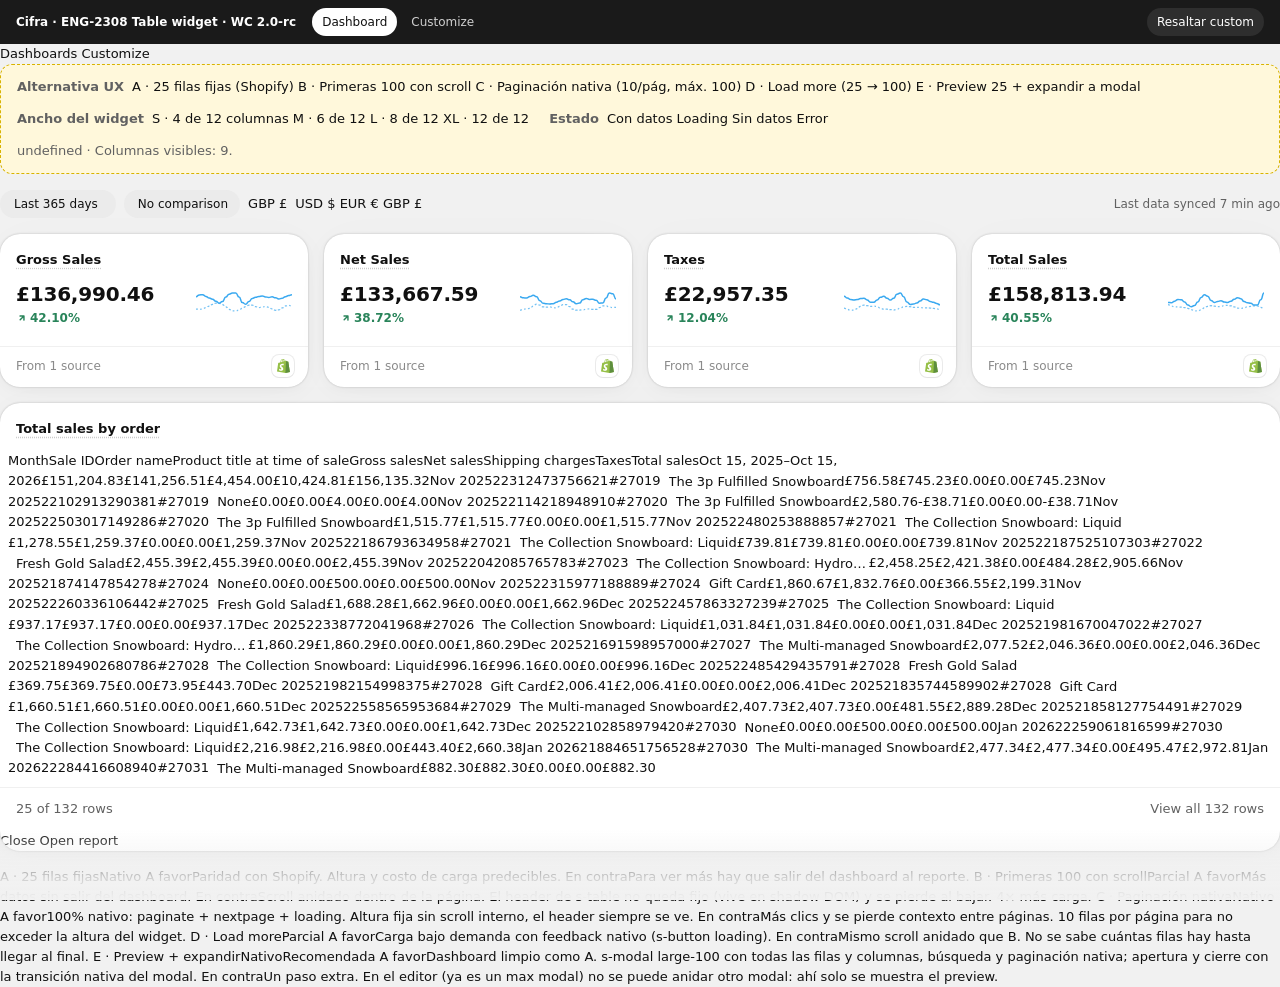
==== index.html @ 4ffa0578 "Prototipo ENG-2308: widget Display table en dashboard Widget de tabla para custom reports con Polari" ====
<!doctype html>
<html lang="en">
<head>
<meta charset="utf-8">
<meta name="viewport" content="width=device-width, initial-scale=1">
<title>Dashboard · Table widget</title>
<meta name="shopify-api-key" content="prototype">
<script src="https://cdn.shopify.com/shopifycloud/polaris-2.0-rc.js"></script>
<link rel="stylesheet" href="shared/cifra.css">
<link rel="stylesheet" href="shared/table-widget.css">
<script src="shared/cifra.js" defer></script>
<script src="shared/report-data.js" defer></script>
<script src="shared/table-widget.js" defer></script>
</head>
<body>

<!--
  ENG-2308 · Widget de tabla embebida en dashboard desde un custom report (Display table)
  Pantalla: Dashboards › Sales overview (modo lectura)

  Nativo → s-page, s-select, s-table (paginate / loading / variant), s-modal (expansión), s-section, s-badge
  Custom → TableWidget (card + scroll interno + prioridad de columnas), KPI cards, panel de controles del prototipo
-->
<s-page heading="Sales overview" inlineSize="large">
  <s-link slot="breadcrumb-actions" href="index.html">Dashboards</s-link>
  <s-button slot="secondary-actions" icon="edit" href="customize.html">Customize</s-button>

  <div class="c-stack">

    <!-- Controles del prototipo (no forman parte del producto) -->
    <div class="c-protocontrols" data-custom="Prototype controls">
      <div class="c-protocontrols__group">
        <span class="c-protocontrols__label">Alternativa UX</span>
        <s-select id="ctl-mode" label="Alternativa UX" labelAccessibilityVisibility="exclusive">
          <s-option value="A">A · 25 filas fijas (Shopify)</s-option>
          <s-option value="B">B · Primeras 100 con scroll</s-option>
          <s-option value="C">C · Paginación nativa (10/pág, máx. 100)</s-option>
          <s-option value="D">D · Load more (25 → 100)</s-option>
          <s-option value="E" selected>E · Preview 25 + expandir a modal</s-option>
        </s-select>
      </div>
      <div class="c-protocontrols__group">
        <span class="c-protocontrols__label">Ancho del widget</span>
        <s-select id="ctl-size" label="Ancho del widget" labelAccessibilityVisibility="exclusive">
          <s-option value="4">S · 4 de 12 columnas</s-option>
          <s-option value="6">M · 6 de 12</s-option>
          <s-option value="8">L · 8 de 12</s-option>
          <s-option value="12" selected>XL · 12 de 12</s-option>
        </s-select>
      </div>
      <div class="c-protocontrols__group">
        <span class="c-protocontrols__label">Estado</span>
        <s-select id="ctl-state" label="Estado" labelAccessibilityVisibility="exclusive">
          <s-option value="data" selected>Con datos</s-option>
          <s-option value="loading">Loading</s-option>
          <s-option value="empty">Sin datos</s-option>
          <s-option value="error">Error</s-option>
        </s-select>
      </div>
      <span class="c-protocontrols__note" id="ctl-note"></span>
    </div>

    <!-- Barra de filtros -->
    <div class="c-filterbar">
      <button class="c-pill" type="button" data-custom="DateRangePicker"><s-icon type="calendar"></s-icon><span data-label>Last 365 days</span></button>
      <button class="c-pill" type="button" data-custom="ComparisonPicker"><s-icon type="calendar-compare"></s-icon>No comparison</button>
      <s-button commandFor="currency-menu" icon="currency-convert">GBP £</s-button>
      <s-menu id="currency-menu" accessibilityLabel="Currency">
        <s-button>USD $</s-button>
        <s-button>EUR €</s-button>
        <s-button>GBP £</s-button>
      </s-menu>
      <span class="c-filterbar__meta"><s-text color="subdued">Last data synced 7 min ago</s-text></span>
    </div>

    <!-- Fila de KPIs -->
    <div class="c-grid-4">
      <article class="c-card" data-custom="KpiCard"><div class="c-card__body"><h3 class="c-card__title">Gross Sales</h3>
        <div class="c-kpi__row"><span><span class="c-kpi__value">£136,990.46</span> <span class="c-delta c-delta--up">↗ 42.10%</span></span><span data-spark="rand:1" data-prev="rand:2:30:60:30"></span></div></div>
        <footer class="c-card__footer c-card__footer--source"><span class="c-card__sources">From 1 source</span><span class="c-source" data-source="shopify" role="img" aria-label="Shopify" title="Shopify"></span></footer></article>
      <article class="c-card" data-custom="KpiCard"><div class="c-card__body"><h3 class="c-card__title">Net Sales</h3>
        <div class="c-kpi__row"><span><span class="c-kpi__value">£133,667.59</span> <span class="c-delta c-delta--up">↗ 38.72%</span></span><span data-spark="rand:3" data-prev="rand:4:30:60:30"></span></div></div>
        <footer class="c-card__footer c-card__footer--source"><span class="c-card__sources">From 1 source</span><span class="c-source" data-source="shopify" role="img" aria-label="Shopify" title="Shopify"></span></footer></article>
      <article class="c-card" data-custom="KpiCard"><div class="c-card__body"><h3 class="c-card__title">Taxes</h3>
        <div class="c-kpi__row"><span><span class="c-kpi__value">£22,957.35</span> <span class="c-delta c-delta--up">↗ 12.04%</span></span><span data-spark="rand:5" data-prev="rand:6:30:60:30"></span></div></div>
        <footer class="c-card__footer c-card__footer--source"><span class="c-card__sources">From 1 source</span><span class="c-source" data-source="shopify" role="img" aria-label="Shopify" title="Shopify"></span></footer></article>
      <article class="c-card" data-custom="KpiCard"><div class="c-card__body"><h3 class="c-card__title">Total Sales</h3>
        <div class="c-kpi__row"><span><span class="c-kpi__value">£158,813.94</span> <span class="c-delta c-delta--up">↗ 40.55%</span></span><span data-spark="rand:7" data-prev="rand:8:30:60:30"></span></div></div>
        <footer class="c-card__footer c-card__footer--source"><span class="c-card__sources">From 1 source</span><span class="c-source" data-source="shopify" role="img" aria-label="Shopify" title="Shopify"></span></footer></article>
    </div>

    <!-- Grid: widget de tabla + gráfica que rellena el resto de la fila -->
    <div class="c-dash-grid" id="dash-grid">
      <section id="table-widget" style="--span:12" aria-label="Total sales by order"></section>
      <article class="c-card" id="filler" style="--span:0" hidden data-custom="ChartCard">
        <div class="c-card__body"><h3 class="c-card__title">Total Sales over Time</h3>
          <div class="c-row" style="margin-bottom:4px"><span class="c-kpi__value c-kpi__value--large">£158,813.94</span></div>
          <span data-line="rand:21:30:45:35" data-labels='["Nov 2025","Apr 2026","Oct 2026"]'></span></div>
        <footer class="c-card__footer c-card__footer--source"><span class="c-card__sources">From 1 source</span><span class="c-source" data-source="shopify" role="img" aria-label="Shopify" title="Shopify"></span></footer>
      </article>
    </div>

    <!-- Comparativa de alternativas -->
    <s-section heading="Alternativas para el volumen de filas">
      <s-grid gridTemplateColumns="repeat(auto-fit, minmax(240px, 1fr))" gap="base">
        <s-box padding="base" border="base" borderRadius="base" background="base">
          <s-stack gap="small-200">
            <s-stack direction="inline" gap="small-200" alignItems="center"><s-heading>A · 25 filas fijas</s-heading><s-badge tone="success">Nativo</s-badge></s-stack>
            <s-text color="subdued">A favor</s-text><s-paragraph>Paridad con Shopify. Altura y costo de carga predecibles.</s-paragraph>
            <s-text color="subdued">En contra</s-text><s-paragraph>Para ver más hay que salir del dashboard al reporte.</s-paragraph>
          </s-stack>
        </s-box>
        <s-box padding="base" border="base" borderRadius="base" background="base">
          <s-stack gap="small-200">
            <s-stack direction="inline" gap="small-200" alignItems="center"><s-heading>B · Primeras 100 con scroll</s-heading><s-badge tone="warning">Parcial</s-badge></s-stack>
            <s-text color="subdued">A favor</s-text><s-paragraph>Más datos sin salir del dashboard.</s-paragraph>
            <s-text color="subdued">En contra</s-text><s-paragraph>Scroll anidado dentro de la página. El header de s-table no queda fijo (vive en shadow DOM) y se pierde al bajar. 4× más carga.</s-paragraph>
          </s-stack>
        </s-box>
        <s-box padding="base" border="base" borderRadius="base" background="base">
          <s-stack gap="small-200">
            <s-stack direction="inline" gap="small-200" alignItems="center"><s-heading>C · Paginación nativa</s-heading><s-badge tone="success">Nativo</s-badge></s-stack>
            <s-text color="subdued">A favor</s-text><s-paragraph>100% nativo: paginate + nextpage + loading. Altura fija sin scroll interno, el header siempre se ve.</s-paragraph>
            <s-text color="subdued">En contra</s-text><s-paragraph>Más clics y se pierde contexto entre páginas. 10 filas por página para no exceder la altura del widget.</s-paragraph>
          </s-stack>
        </s-box>
        <s-box padding="base" border="base" borderRadius="base" background="base">
          <s-stack gap="small-200">
            <s-stack direction="inline" gap="small-200" alignItems="center"><s-heading>D · Load more</s-heading><s-badge tone="warning">Parcial</s-badge></s-stack>
            <s-text color="subdued">A favor</s-text><s-paragraph>Carga bajo demanda con feedback nativo (s-button loading).</s-paragraph>
            <s-text color="subdued">En contra</s-text><s-paragraph>Mismo scroll anidado que B. No se sabe cuántas filas hay hasta llegar al final.</s-paragraph>
          </s-stack>
        </s-box>
        <s-box padding="base" border="base" borderRadius="base" background="base">
          <s-stack gap="small-200">
            <s-stack direction="inline" gap="small-200" alignItems="center"><s-heading>E · Preview + expandir</s-heading><s-badge tone="success">Nativo</s-badge><s-badge tone="info">Recomendada</s-badge></s-stack>
            <s-text color="subdued">A favor</s-text><s-paragraph>Dashboard limpio como A. s-modal large-100 con todas las filas y columnas, búsqueda y paginación nativa; apertura y cierre con la transición nativa del modal.</s-paragraph>
            <s-text color="subdued">En contra</s-text><s-paragraph>Un paso extra. En el editor (ya es un max modal) no se puede anidar otro modal: ahí solo se muestra el preview.</s-paragraph>
          </s-stack>
        </s-box>
      </s-grid>
    </s-section>
  </div>
</s-page>

<script>
document.addEventListener('DOMContentLoaded', () => {
  const host = document.getElementById('table-widget');
  const filler = document.getElementById('filler');
  const note = document.getElementById('ctl-note');
  const widget = CifraTableWidget.mount(host, { mode: 'E' });

  const NOTES = {
    A: 'Igual que Shopify: 25 filas y link al reporte completo. El botón de expandir del header abre el modal en todas las alternativas.',
    B: 'Hasta 100 filas con scroll interno. Baja dentro del widget: el header nativo de s-table no queda fijo.',
    C: 'Usa paginate / hasNextPage / nextpage de s-table. Cada cambio de página muestra el estado loading nativo.',
    D: '"Show 25 more" usa s-button loading y agrega filas hasta 100.',
    E: 'Preview de 25 filas. "View all rows" o el ícono de expandir abren s-modal size="large-100" con búsqueda y paginación de 50.',
  };
  const updateNote = () => { note.textContent = NOTES[document.getElementById('ctl-mode').value] + ` · Columnas visibles: ${widget.columnsVisible()}.`; };

  document.getElementById('ctl-mode').addEventListener('change', (e) => { widget.setMode(e.target.value); updateNote(); });
  document.getElementById('ctl-state').addEventListener('change', (e) => widget.setState(e.target.value));
  document.getElementById('ctl-size').addEventListener('change', (e) => {
    const span = +e.target.value;
    host.style.setProperty('--span', span);
    filler.hidden = span === 12;
    filler.style.setProperty('--span', 12 - span);
    widget.measure();
    updateNote();
  });
  updateNote();
});
</script>
</body>
</html>
---- shared/cifra.css ----
/*
  Cifra · componentes custom sobre Polaris Web Components 2.0-rc
  ----------------------------------------------------------------
  Todo lo que NO existe como <s-*> vive aquí, con clases .c-*.
  Los valores replican lo que renderiza polaris-2.0-rc.js en Admin Next
  (medido con getComputedStyle sobre los componentes reales).
  Cada bloque custom lleva data-custom="Nombre" en el HTML para poder
  resaltarlo con el botón "Resaltar custom" de la barra de prototipos.
*/

:root {
  /* Superficies y texto (Admin Next) */
  --c-bg: #f1f1f1;
  --c-surface: #ffffff;
  --c-surface-hover: #f7f7f7;
  --c-surface-subdued: #f3f3f3;
  --c-fill-secondary: #ebebeb;
  --c-fill-secondary-hover: #e3e3e3;
  --c-text: #101010;
  --c-text-secondary: #616161;
  --c-text-tertiary: #8a8a8a;
  --c-border: #e3e3e3;
  --c-border-strong: #cccccc;

  /* Tono de variaciones */
  --c-positive: #29845a;
  --c-negative: #c51f1f;

  /* Gráficas (paleta Cifra actual) */
  --c-chart-1: #3aa9f0;
  --c-chart-2: #5b3fd6;
  --c-chart-3: #4a6ff0;
  --c-chart-4: #e0448f;
  --c-chart-5: #36c2b4;
  --c-chart-grid: #ececec;
  --c-chart-area: rgba(58, 169, 240, 0.10);

  /* Forma */
  --c-radius-card: 20px;
  --c-radius-control: 9999px;
  --c-radius-inner: 12px;
  --c-radius-small: 8px;
  --c-shadow-card: rgba(0,0,0,.24) 0 0 2px 0, rgba(0,0,0,.02) 0 2px 12px 0, rgba(0,0,0,.02) 0 4px 16px 0, rgba(0,0,0,.02) 0 4px 48px 0;
  --c-shadow-popover: rgba(0,0,0,.2) 0 0 1px 0, rgba(0,0,0,.08) 0 8px 24px -4px, rgba(0,0,0,.08) 0 16px 40px -8px;

  /* Tipografía */
  --c-font: ShopifyInter, ui-sans-serif, system-ui, -apple-system, "Segoe UI", sans-serif;
  --c-fs-small: 12px;
  --c-fs-base: 13px;
  --c-fs-kpi: 20px;
  --c-fs-kpi-large: 28px;
}

* { box-sizing: border-box; }
html, body { margin: 0; }
body {
  background: var(--c-bg);
  color: var(--c-text);
  font-family: var(--c-font);
  font-size: var(--c-fs-base);
  line-height: 20px;
  -webkit-font-smoothing: antialiased;
}

/* ------------------------------------------------------------------ */
/* Barra de prototipos (NO es parte de la app)                         */
/* ------------------------------------------------------------------ */
.proto-bar {
  position: sticky; top: 0; z-index: 50;
  display: flex; align-items: center; gap: 4px; flex-wrap: wrap;
  padding: 8px 16px;
  background: #1a1a1a; color: #fff;
  font-size: 12px;
}
.proto-bar strong { margin-right: 12px; font-weight: 600; }
.proto-bar a {
  color: #cfcfcf; text-decoration: none;
  padding: 4px 10px; border-radius: 9999px;
}
.proto-bar a:hover { background: #2e2e2e; color: #fff; }
.proto-bar a[aria-current="page"] { background: #fff; color: #101010; }
.proto-bar .spacer { flex: 1; }
.proto-bar button {
  font: inherit; color: #fff; background: #2e2e2e; border: 0;
  padding: 4px 10px; border-radius: 9999px; cursor: pointer;
}
.proto-bar button[aria-pressed="true"] { background: #e5484d; }

body.show-custom [data-custom] {
  outline: 2px dashed #e5484d;
  outline-offset: 2px;
  position: relative;
}
body.show-custom [data-custom]::before {
  content: "custom · " attr(data-custom);
  position: absolute; top: -10px; left: 10px; z-index: 5;
  background: #e5484d; color: #fff;
  font: 600 10px/16px var(--c-font);
  padding: 0 6px; border-radius: 4px; white-space: nowrap;
  pointer-events: none;
}

/* ------------------------------------------------------------------ */
/* Card custom (para cuando s-section no alcanza: header/footer propio) */
/* ------------------------------------------------------------------ */
.c-card {
  background: var(--c-surface);
  border-radius: var(--c-radius-card);
  box-shadow: var(--c-shadow-card);
  overflow: hidden;
  min-width: 0;
}
.c-card { display: flex; flex-direction: column; }
.c-card__body { padding: 16px; flex: 1; }
.c-card__footer {
  display: flex; align-items: center; justify-content: space-between;
  padding: 10px 16px;
  border-top: 1px solid var(--c-border);
  color: var(--c-text-secondary);
}
.c-card__title {
  margin: 0; font-size: var(--c-fs-base); font-weight: 600;
  text-decoration: underline dotted var(--c-border-strong);
  text-underline-offset: 4px;
}

/* ------------------------------------------------------------------ */
/* Botón-píldora custom (trigger de pickers con contenido propio)       */
/* ------------------------------------------------------------------ */
.c-pill {
  display: inline-flex; align-items: center; gap: 6px;
  height: 28px; padding: 4px 12px 4px 8px;
  border: 0; border-radius: var(--c-radius-control);
  background: var(--c-fill-secondary); color: var(--c-text);
  font: 500 var(--c-fs-small)/16px var(--c-font);
  cursor: pointer; white-space: nowrap;
}
.c-pill:hover { background: var(--c-fill-secondary-hover); }
.c-pill svg { width: 16px; height: 16px; flex: none; }

/* ------------------------------------------------------------------ */
/* Tabs                                                                 */
/* ------------------------------------------------------------------ */
.c-tabs { display: flex; gap: 2px; flex-wrap: wrap; }
.c-tabs__tab {
  display: inline-flex; align-items: center; gap: 4px;
  height: 28px; padding: 4px 12px;
  border: 0; border-radius: var(--c-radius-control);
  background: transparent; color: var(--c-text-secondary);
  font: 500 var(--c-fs-small)/16px var(--c-font);
  cursor: pointer;
}
.c-tabs__tab:hover { background: var(--c-fill-secondary); color: var(--c-text); }
.c-tabs__tab[aria-selected="true"] { background: var(--c-fill-secondary); color: var(--c-text); }
.c-tabs__tab svg { width: 14px; height: 14px; }

/* ------------------------------------------------------------------ */
/* Segmented control                                                    */
/* ------------------------------------------------------------------ */
.c-segmented {
  display: grid; grid-auto-flow: column; grid-auto-columns: 1fr;
  padding: 2px; gap: 2px;
  background: var(--c-surface-subdued);
  border-radius: var(--c-radius-control);
}
.c-segmented button {
  height: 28px; border: 0; border-radius: var(--c-radius-control);
  background: transparent; color: var(--c-text-secondary);
  font: 500 var(--c-fs-small)/16px var(--c-font); cursor: pointer;
}
.c-segmented button[aria-pressed="true"] {
  background: var(--c-surface); color: var(--c-text);
  box-shadow: rgba(0,0,0,.12) 0 1px 2px, rgba(0,0,0,.06) 0 0 0 1px;
}

/* ------------------------------------------------------------------ */
/* Barra de filtros (fecha / comparación / moneda)                      */
/* ------------------------------------------------------------------ */
.c-filterbar {
  display: flex; align-items: center; gap: 8px; flex-wrap: wrap;
}
.c-filterbar__meta { margin-left: auto; color: var(--c-text-secondary); font-size: var(--c-fs-small); }

/* ------------------------------------------------------------------ */
/* Popover custom (date range picker)                                   */
/* ------------------------------------------------------------------ */
.c-popover-anchor { position: relative; display: inline-block; }
.c-popover {
  position: absolute; top: calc(100% + 6px); left: 0; z-index: 40;
  background: var(--c-surface);
  border-radius: 16px;
  box-shadow: var(--c-shadow-popover);
  display: none;
}
.c-popover[data-open="true"] { display: block; }

.c-daterange { display: grid; grid-template-columns: 180px auto; }
.c-daterange__presets {
  border-right: 1px solid var(--c-border);
  padding: 6px; max-height: 340px; overflow: auto;
}
.c-daterange__presets button {
  display: flex; justify-content: space-between; align-items: center;
  width: 100%; height: 32px; padding: 0 10px;
  border: 0; border-radius: var(--c-radius-small); background: transparent;
  font: 400 var(--c-fs-base)/20px var(--c-font); color: var(--c-text);
  text-align: left; cursor: pointer;
}
.c-daterange__presets button:hover { background: var(--c-surface-hover); }
.c-daterange__presets button[aria-pressed="true"] { background: var(--c-surface-subdued); font-weight: 600; }
.c-daterange__presets hr { border: 0; border-top: 1px solid var(--c-border); margin: 6px 4px; }
.c-daterange__main { padding: 12px 16px; min-width: 300px; }
.c-daterange__footer {
  display: flex; justify-content: flex-end; gap: 8px;
  padding: 10px 16px; border-top: 1px solid var(--c-border);
  grid-column: 1 / -1;
}

/* ------------------------------------------------------------------ */
/* KPI card (dashboard / home)                                          */
/* ------------------------------------------------------------------ */
.c-kpi__row { display: flex; align-items: center; justify-content: space-between; gap: 12px; margin-top: 10px; }
.c-kpi__value { font-size: var(--c-fs-kpi); line-height: 28px; font-weight: 600; letter-spacing: -0.2px; font-variant-numeric: tabular-nums; }
.c-kpi__value--large { font-size: var(--c-fs-kpi-large); line-height: 36px; }
.c-delta { display: inline-flex; align-items: center; gap: 2px; font-size: var(--c-fs-small); font-weight: 600; font-variant-numeric: tabular-nums; }
.c-delta--up { color: var(--c-positive); }
.c-delta--down { color: var(--c-negative); }
.c-delta--flat { color: var(--c-text-secondary); }
.c-delta svg { width: 12px; height: 12px; }
.c-spark { width: 96px; height: 28px; flex: none; }

/* KPI compacto del Home */
.c-kpistrip { display: flex; justify-content: center; gap: 40px; flex-wrap: wrap; }
.c-kpistrip__item { text-align: center; }
.c-kpistrip__label { color: var(--c-text-secondary); font-size: var(--c-fs-small); }
.c-kpistrip__row { display: flex; align-items: center; gap: 6px; font-weight: 600; font-variant-numeric: tabular-nums; }
.c-kpistrip .c-spark { width: 36px; height: 14px; }

/* ------------------------------------------------------------------ */
/* Gráficas (SVG generado por cifra.js)                                 */
/* ------------------------------------------------------------------ */
.c-chart { width: 100%; height: 220px; display: block; }
.c-chart text { font: 11px var(--c-font); fill: var(--c-text-secondary); }
.c-legend { display: flex; gap: 16px; justify-content: center; flex-wrap: wrap; color: var(--c-text-secondary); font-size: var(--c-fs-small); margin-top: 6px; }
.c-legend__swatch { display: inline-block; width: 8px; height: 8px; border-radius: 50%; margin-right: 6px; }
.c-legend__dash { display: inline-block; width: 14px; border-top: 2px dashed var(--c-chart-1); margin-right: 6px; vertical-align: middle; }

.c-donut { display: grid; justify-items: center; gap: 12px; }
.c-donut svg { width: 180px; height: 180px; }
.c-donut__total { font: 600 18px var(--c-font); fill: var(--c-text); }
.c-donut__list { width: 100%; display: grid; gap: 4px; }
.c-donut__list div { display: grid; grid-template-columns: auto 1fr auto 40px; gap: 8px; align-items: center; }
.c-donut__list span:nth-child(3), .c-donut__list span:nth-child(4) { text-align: right; font-variant-numeric: tabular-nums; }
.c-donut__list span:nth-child(3) { font-weight: 600; }
.c-donut__list span:nth-child(4) { color: var(--c-text-secondary); }

/* ------------------------------------------------------------------ */
/* Tabla de reporte (sticky header + 1ra columna, totales, orden)       */
/* ------------------------------------------------------------------ */
.c-datatable {
  overflow: auto; max-height: 520px;
  border-radius: var(--c-radius-card);
  background: var(--c-surface);
  box-shadow: var(--c-shadow-card);
}
.c-datatable table { border-collapse: separate; border-spacing: 0; width: max-content; min-width: 100%; font-variant-numeric: tabular-nums; }
.c-datatable th, .c-datatable td {
  padding: 8px 16px; text-align: right; white-space: nowrap;
  border-bottom: 1px solid var(--c-border);
  background: var(--c-surface);
}
.c-datatable th:first-child, .c-datatable td:first-child {
  position: sticky; left: 0; z-index: 1; text-align: left;
  border-right: 1px solid var(--c-border); min-width: 220px;
}
.c-datatable thead th {
  position: sticky; top: 0; z-index: 2;
  font-weight: 500; color: var(--c-text-secondary); background: var(--c-surface);
  height: 40px;
}
.c-datatable thead th:first-child { z-index: 3; }
.c-datatable thead button {
  all: unset; cursor: pointer; display: inline-flex; align-items: center; gap: 4px;
}
.c-datatable thead button:hover { color: var(--c-text); }
.c-datatable thead button svg { width: 14px; height: 14px; opacity: .35; }
.c-datatable thead th[aria-sort] button { color: var(--c-text); }
.c-datatable thead th[aria-sort] button svg { opacity: 1; }
.c-datatable tr.c-total td { background: var(--c-surface-subdued); font-weight: 600; vertical-align: top; }
.c-datatable tr.c-total td:first-child { color: var(--c-text); }
.c-datatable tbody tr:not(.c-total):hover td { background: var(--c-surface-hover); }
.c-datatable .c-sub { display: block; color: var(--c-text-secondary); font-weight: 400; }
.c-datatable td .c-delta { display: flex; justify-content: flex-end; }
.c-datatable td:first-child .c-sub { font-weight: 400; }

/* ------------------------------------------------------------------ */
/* Panel lateral de configuración de reporte                           */
/* ------------------------------------------------------------------ */
.c-config { display: grid; gap: 10px; }
.c-config__block {
  border: 1px solid var(--c-border); border-radius: var(--c-radius-inner);
  overflow: hidden;
}
.c-config__head {
  display: flex; justify-content: space-between; align-items: center;
  padding: 8px 12px; background: var(--c-surface-subdued); font-weight: 600;
}
.c-config__item {
  display: flex; justify-content: space-between; align-items: center;
  padding: 7px 12px; border-top: 1px solid var(--c-border);
}
.c-config__item:hover { background: var(--c-surface-hover); }

/* ------------------------------------------------------------------ */
/* Layout reporte con panel (grid principal + aside)                    */
/* ------------------------------------------------------------------ */
.c-split { display: grid; grid-template-columns: minmax(0, 1fr) 300px; gap: 16px; align-items: start; }
@media (max-width: 900px) { .c-split { grid-template-columns: 1fr; } }

/* ------------------------------------------------------------------ */
/* Settings: menú lateral                                               */
/* ------------------------------------------------------------------ */
.c-settings { display: grid; grid-template-columns: 220px minmax(0, 1fr); gap: 16px; align-items: start; }
@media (max-width: 760px) { .c-settings { grid-template-columns: 1fr; } }
.c-sidenav { padding: 6px; }
.c-sidenav a {
  display: flex; align-items: center; gap: 8px;
  padding: 6px 10px; border-radius: var(--c-radius-small);
  color: var(--c-text); text-decoration: none; font-weight: 500;
}
.c-sidenav a:hover { background: var(--c-surface-hover); }
.c-sidenav a[aria-current="page"] { background: var(--c-surface-subdued); }
.c-sidenav svg { width: 16px; height: 16px; color: var(--c-text-secondary); }

/* ------------------------------------------------------------------ */
/* Home                                                                 */
/* ------------------------------------------------------------------ */
.c-hero { text-align: center; padding: 28px 0 8px; }
.c-hero h2 { margin: 0; font-size: 26px; line-height: 32px; font-weight: 600; color: var(--c-text-tertiary); }
.c-hero p { margin: 0; font-size: 26px; line-height: 32px; font-weight: 600; }
.c-prompt {
  display: flex; align-items: center; gap: 8px;
  max-width: 640px; margin: 20px auto 8px; padding: 6px 6px 6px 12px;
  background: var(--c-surface); border-radius: var(--c-radius-control);
  box-shadow: var(--c-shadow-card);
}
.c-prompt input {
  flex: 1; border: 0; outline: 0; background: transparent;
  font: 400 var(--c-fs-base)/20px var(--c-font); color: var(--c-text);
}
.c-prompt__logo { width: 22px; height: 22px; border-radius: 6px; background: #2f6cf6; display: grid; place-items: center; color: #fff; font: 700 12px var(--c-font); }
.c-illustration {
  width: 120px; height: 96px; border-radius: 16px;
  background: linear-gradient(135deg, #e7ecff, #c9d4ff);
  display: grid; place-items: center; color: #4a6ff0;
}
.c-illustration svg { width: 48px; height: 48px; }

/* ------------------------------------------------------------------ */
/* Skeleton                                                             */
/* ------------------------------------------------------------------ */
.c-skeleton {
  display: block; height: 12px; border-radius: 6px;
  background: linear-gradient(90deg, #ececec 25%, #f6f6f6 37%, #ececec 63%);
  background-size: 400% 100%;
  animation: c-shimmer 1.4s ease infinite;
}
@keyframes c-shimmer { 0% { background-position: 100% 50%; } 100% { background-position: 0 50%; } }
@media (prefers-reduced-motion: reduce) { .c-skeleton { animation: none; } }

/* ------------------------------------------------------------------ */
/* Utilidades                                                           */
/* ------------------------------------------------------------------ */
.c-grid-4 { display: grid; grid-template-columns: repeat(4, minmax(0, 1fr)); gap: 16px; }
.c-grid-3 { display: grid; grid-template-columns: repeat(3, minmax(0, 1fr)); gap: 16px; }
.c-grid-2 { display: grid; grid-template-columns: repeat(2, minmax(0, 1fr)); gap: 16px; }
@media (max-width: 1000px) { .c-grid-4 { grid-template-columns: repeat(2, minmax(0, 1fr)); } .c-grid-3 { grid-template-columns: 1fr; } }
@media (max-width: 640px) { .c-grid-4, .c-grid-2 { grid-template-columns: 1fr; } }
.c-muted { color: var(--c-text-secondary); }
.c-section-label { color: var(--c-text-secondary); font-weight: 500; margin: 20px 0 8px; }
.c-stack { display: grid; gap: 16px; }
[data-tabpanel][hidden] { display: none !important; }
s-page > [slot="unused"] { display: none !important; }
.c-row { display: flex; align-items: center; gap: 8px; }
.c-row--between { justify-content: space-between; }
.c-source { width: 24px; height: 24px; border-radius: 6px; background: #95bf47; display: grid; place-items: center; color: #fff; font: 700 11px var(--c-font); }

/* ------------------------------------------------------------------ */
/* Metric tree: canvas, nodos, conectores con operador, zoom            */
/* ------------------------------------------------------------------ */
.c-canvas {
  position: relative; overflow: auto;
  height: 600px; border-radius: var(--c-radius-card);
  background-color: #f1f1f1;
  background-image: radial-gradient(#d4d4d4 1px, transparent 1px);
  background-size: 16px 16px;
}
.c-canvas__stage { padding: 48px; width: max-content; transform-origin: 0 0; transition: transform .15s ease; }
.c-canvas__zoom {
  position: absolute; left: 16px; bottom: 16px; z-index: 2;
  display: flex; align-items: center; gap: 2px; padding: 2px;
  background: var(--c-surface); border-radius: var(--c-radius-small); box-shadow: var(--c-shadow-card);
}
.c-canvas__zoom button { all: unset; cursor: pointer; width: 28px; height: 28px; display: grid; place-items: center; border-radius: 6px; color: var(--c-text-secondary); }
.c-canvas__zoom button:hover { background: var(--c-surface-hover); color: var(--c-text); }
.c-canvas__zoom span { min-width: 44px; text-align: center; font-size: var(--c-fs-small); }
.c-canvas__panel { position: absolute; top: 16px; right: 16px; z-index: 2; width: 240px; max-height: calc(100% - 32px); overflow: auto; }
.c-canvas__panel[hidden] { display: none; }

.c-tree, .c-tree ul { list-style: none; margin: 0; }
.c-tree { padding: 0; }
.c-tree li { position: relative; display: flex; align-items: center; padding: 6px 0; }
.c-tree ul { position: relative; padding: 0 0 0 56px; display: flex; flex-direction: column; }
/* línea del padre hacia los hijos */
.c-tree ul::before { content: ""; position: absolute; left: 0; top: 50%; width: 28px; border-top: 1px solid var(--c-border-strong); }
/* rama horizontal de cada hijo */
.c-tree ul > li::before { content: ""; position: absolute; left: -28px; top: 50%; width: 28px; border-top: 1px solid var(--c-border-strong); }
/* tronco vertical */
.c-tree ul > li::after { content: ""; position: absolute; left: -28px; top: 0; bottom: 0; border-left: 1px solid var(--c-border-strong); }
.c-tree ul > li:first-child::after { top: 50%; }
.c-tree ul > li:last-child::after { bottom: 50%; }
.c-tree ul > li:only-child::after { display: none; }

.c-tree__op {
  position: absolute; left: -28px; top: 50%; z-index: 1;
  transform: translate(-50%, -50%);
  width: 22px; height: 22px; border-radius: 6px;
  display: grid; place-items: center;
  background: var(--c-surface); border: 1px solid var(--c-border-strong); box-shadow: rgba(0,0,0,.08) 0 1px 2px;
  font: 600 11px/1 var(--c-font); color: var(--c-text-secondary);
}
.c-tree__node {
  min-width: 200px; padding: 10px 12px;
  background: var(--c-surface); border-radius: var(--c-radius-inner);
  box-shadow: var(--c-shadow-card);
  display: grid; grid-template-columns: 1fr auto; align-items: end; gap: 2px 12px;
  margin-right: 0;
}
.c-tree__node--root { min-width: 220px; }
.c-tree__node--wide { min-width: 300px; }
.c-tree__label { grid-column: 1 / -1; color: var(--c-text-secondary); font-size: var(--c-fs-small); }
.c-tree__value { font-size: 18px; line-height: 24px; font-weight: 600; font-variant-numeric: tabular-nums; }
.c-tree__node .c-source { width: 18px; height: 18px; font-size: 9px; border-radius: 4px; }
.c-tree__node .c-delta { grid-column: 1 / -1; }

.c-metriclist__group { color: var(--c-text-secondary); font-size: var(--c-fs-small); padding: 8px 8px 2px; }
.c-metriclist button {
  all: unset; box-sizing: border-box; cursor: pointer; display: flex; justify-content: space-between; align-items: center;
  width: 100%; padding: 6px 8px; border-radius: var(--c-radius-small);
}
.c-metriclist button:hover { background: var(--c-surface-hover); }
.c-metriclist button[aria-pressed="true"] { background: var(--c-surface-subdued); font-weight: 600; }

/* ------------------------------------------------------------------ */
/* Settings (layout real: centrado ~950px, nav 1/3 + contenido 2/3)     */
/* ------------------------------------------------------------------ */
.c-settings2 {
  display: grid; grid-template-columns: minmax(0, 1fr) minmax(0, 2fr);
  gap: 16px; align-items: start;
  max-width: 950px; margin: 0 auto; padding-top: 20px;
}
@media (max-width: 760px) { .c-settings2 { grid-template-columns: 1fr; } }
.c-settingsnav { padding: 6px; display: grid; gap: 2px; }
.c-settingsnav a {
  display: flex; align-items: center; gap: 10px;
  height: 32px; padding: 0 10px; border-radius: var(--c-radius-small);
  color: var(--c-text); text-decoration: none; font-weight: 500;
}
.c-settingsnav a:hover { background: var(--c-surface-hover); }
.c-settingsnav a[aria-current="page"] { background: var(--c-surface-subdued); font-weight: 600; }
.c-settings-view[hidden] { display: none; }

/* Fila de lista dentro de una card (Costs, Resources) */
.c-listrow {
  display: grid; grid-template-columns: minmax(0, 1fr) auto auto; gap: 12px; align-items: center;
  padding: 12px 16px; border-top: 1px solid var(--c-border);
  color: inherit; text-decoration: none;
}
a.c-listrow:hover { background: var(--c-surface-hover); }
.c-listrow__title { font-weight: 600; }
.c-listrow__desc { color: var(--c-text-secondary); }

/* Caja interna con borde (Billing, Reporting, Stores...) */
.c-inset { border: 1px solid var(--c-border); border-radius: var(--c-radius-inner); }
.c-inset > .c-listrow:first-child { border-top: 0; }

/* ------------------------------------------------------------------ */
/* IndexTable custom (tablas de costos): tabs + toolbar + selección +   */
/* orden + footer con conteo y paginación                               */
/* ------------------------------------------------------------------ */
.c-indextable { background: var(--c-surface); border-radius: var(--c-radius-card); box-shadow: var(--c-shadow-card); overflow: hidden; }
.c-indextable__bar { display: flex; align-items: center; justify-content: space-between; gap: 8px; padding: 8px; min-height: 48px; }
.c-indextable__tools { display: flex; gap: 6px; margin-left: auto; }
.c-indextable__scroll { overflow-x: auto; }
.c-indextable table { width: 100%; border-collapse: separate; border-spacing: 0; font-size: 12px; font-variant-numeric: tabular-nums; }
/* Medido en admin.shopify.com/.../customers: encabezado 31px (#f7f7f7, 12px/500, #4a4a4a), filas de 32px, celdas con 6px de padding */
.c-indextable th {
  text-align: left; font-weight: 500; color: #4a4a4a; background: #f7f7f7;
  height: 31px; padding: 6px 12px; white-space: nowrap; border: 0;
}
.c-indextable th:first-child { border-radius: 8px 0 0 8px; }
.c-indextable th:last-child { border-radius: 0 8px 8px 0; }
.c-indextable th button { all: unset; cursor: pointer; display: inline-flex; align-items: center; gap: 2px; }
.c-indextable th button:hover { color: var(--c-text); }
.c-indextable th s-icon { color: #8a8a8a; }
.c-indextable td { padding: 6px 12px; height: 32px; border-bottom: 1px solid #f2f2f2; white-space: nowrap; }
.c-indextable tr:last-child td { border-bottom: 0; }
.c-indextable tbody tr:hover td { background: #f7f7f7; }
.c-indextable .c-col-check { width: 36px; padding-right: 0; }
.c-indextable .c-col-actions { width: 48px; text-align: right; }
.c-indextable .c-num { text-align: right; }
.c-indextable .c-strong { font-weight: 500; }
.c-indextable tr[data-readonly] td { color: var(--c-text-tertiary); }
.c-indextable tr[data-readonly] .c-strong { color: var(--c-text-secondary); }
.c-indextable__scroll { padding: 0 4px; }
.c-indextable__bar--stack { flex-direction: column; align-items: stretch; gap: 8px; }
.c-indextable__search { display: grid; grid-template-columns: 1fr auto; gap: 8px; align-items: center; }
.c-indextable__filters { display: flex; gap: 8px; }
.c-indextable__filters:empty { display: none; }
.c-rowlink { color: inherit; text-decoration: none; }
.c-rowlink:hover { text-decoration: underline; }
.c-author { display: inline-flex; align-items: center; gap: 8px; }
.c-brandbox.c-brandbox--sm { width: 24px; height: 24px; border-radius: 8px; border: 0; background: none; }
.c-brandbox.c-brandbox--sm img { width: 24px; height: 24px; }
/* Variante "list" (Reports) — medida en admin.shopify.com/.../analytics/reports:
   búsqueda sin borde, pills con borde punteado, encabezado gris a ancho completo */
.c-indextable--list .c-indextable__bar { padding: 0; gap: 0; }
.c-indextable--list .c-indextable__search { padding: 6px 12px 6px 8px; border-bottom: 1px solid #f2f2f2; }
.c-indextable--list .c-indextable__searchbox { display: flex; align-items: center; gap: 8px; height: 28px; padding: 0 4px; color: var(--c-text-secondary); cursor: text; }
.c-indextable--list .c-indextable__searchbox input { all: unset; flex: 1; min-width: 0; font: 13px/20px var(--c-font); color: var(--c-text); }
.c-indextable--list .c-indextable__searchbox input::placeholder { color: var(--c-text-secondary); }
.c-indextable--list .c-indextable__filters { padding: 8px 12px; gap: 6px; }
.c-fpill {
  all: unset; box-sizing: border-box; cursor: pointer;
  display: inline-flex; align-items: center; gap: 2px; height: 24px; padding: 0 4px 0 10px;
  background: var(--c-surface); border: 1px dashed #ddd; border-radius: 9999px;
  font: 13px/20px var(--c-font); color: var(--c-text);
}
.c-fpill:hover { background: var(--c-surface-hover); }
.c-fpill:focus-visible { outline: 2px solid #005bd3; outline-offset: 1px; }
.c-fpill s-icon { color: var(--c-text-secondary); }
.c-indextable--list .c-indextable__scroll { padding: 0; }
.c-indextable--list th { background: #f7f7f7; height: 36px; padding: 8px 6px 8px 12px; border-top: 1px solid #ebebeb; border-bottom: 1px solid #ebebeb; border-radius: 0; }
.c-indextable--list th:first-child { padding-left: 16px; border-radius: 0; }
.c-indextable--list th:last-child { border-radius: 0; }
.c-indextable--list td:first-child { padding-left: 16px; }
.c-indextable__foot {
  display: flex; align-items: center; justify-content: space-between;
  padding: 8px 12px; color: var(--c-text-secondary); font-size: 12px;
}
.c-cellinput {
  width: 72px; height: 32px; padding: 0 10px;
  border: 1px solid var(--c-border-strong); border-radius: var(--c-radius-small);
  font: inherit; color: var(--c-text); background: var(--c-surface);
}
.c-cellinput:focus { outline: 2px solid #005bd3; outline-offset: 0; }

/* ------------------------------------------------------------------ */
/* Choice cards (Add Costs: Fixed / Variable)                           */
/* ------------------------------------------------------------------ */
.c-choicecards { display: grid; grid-template-columns: 1fr 1fr; gap: 12px; }
.c-choicecard {
  display: grid; grid-template-columns: auto 1fr; gap: 2px 10px; align-items: start;
  padding: 12px 14px; border: 1px solid var(--c-border); border-radius: var(--c-radius-inner);
  cursor: pointer; background: var(--c-surface);
}
.c-choicecard:has(input:checked) { border: 2px solid #005bd3; padding: 11px 13px; }
.c-choicecard input { margin: 2px 0 0; width: 16px; height: 16px; accent-color: #101010; }
.c-choicecard strong { font-weight: 500; }
.c-choicecard span { grid-column: 2; color: var(--c-text-secondary); }

/* Callout informativo (Add Costs) */
.c-callout { display: flex; gap: 10px; align-items: flex-start; padding: 12px; border: 1px solid var(--c-border); border-radius: var(--c-radius-inner); }
.c-callout__icon { flex: none; width: 28px; height: 28px; border-radius: 8px; background: #cfe8ff; display: grid; place-items: center; }

/* Pasos numerados (Shipping) */
.c-step { width: 22px; height: 22px; border-radius: 6px; border: 1px solid var(--c-border); display: grid; place-items: center; font-size: var(--c-fs-small); color: var(--c-text-secondary); }
.c-sr { position: absolute; width: 1px; height: 1px; overflow: hidden; clip: rect(0 0 0 0); white-space: nowrap; }

/* ------------------------------------------------------------------ */
/* Dashboard · Customize (editor a pantalla completa)                   */
/* En la app: App Bridge max modal. Aquí se simula con un overlay.      */
/* ------------------------------------------------------------------ */
.c-editor { position: fixed; inset: 0; z-index: 9000; background: rgba(0,0,0,.45); padding: 12px; }
.c-editor__frame { height: 100%; display: grid; grid-template-rows: auto minmax(0, 1fr); background: var(--c-bg); border-radius: 16px; overflow: hidden; box-shadow: var(--c-shadow-popover); }
.c-editor__bar { display: flex; align-items: center; gap: 8px; padding: 10px 14px; background: var(--c-surface); border-bottom: 1px solid var(--c-border); }
.c-editor__title { display: flex; align-items: center; gap: 8px; font-weight: 600; margin-right: auto; }
.c-editor__appicon { width: 20px; height: 20px; border-radius: 5px; background: #2f6cf6; color: #fff; display: grid; place-items: center; font: 700 11px var(--c-font); }
.c-editor__body { display: grid; grid-template-columns: 240px minmax(0, 1fr); gap: 16px; padding: 16px; min-height: 0; }

.c-library { display: grid; grid-template-rows: auto minmax(0, 1fr); background: var(--c-surface); border-radius: var(--c-radius-card); box-shadow: var(--c-shadow-card); min-height: 0; }
.c-library__head { display: grid; grid-template-columns: 1fr auto; gap: 8px; align-items: center; padding: 12px; }
.c-library__list { overflow: auto; padding: 0 8px 12px; }
.c-library__group { color: var(--c-text-secondary); padding: 10px 8px 4px; }
.c-library__item {
  display: flex; align-items: center; justify-content: space-between; gap: 8px;
  padding: 6px 8px; border-radius: var(--c-radius-small); cursor: grab; position: relative;
  white-space: nowrap;
}
.c-library__item span { overflow: hidden; text-overflow: ellipsis; }
.c-library__item:hover { background: var(--c-surface-hover); }
.c-library__item .c-grip { opacity: 0; }
.c-library__item:hover .c-grip { opacity: 1; }
.c-preview { z-index: 9100 !important;
  position: fixed; z-index: 70; width: 300px; padding: 14px 16px; pointer-events: none;
  background: var(--c-surface); border-radius: var(--c-radius-inner); box-shadow: var(--c-shadow-popover);
}
.c-preview[hidden] { display: none; }
.c-preview .c-chart { height: 70px; }

.c-canvasgrid {
  overflow: auto; min-height: 0; padding: 4px; margin: -4px;
  display: grid; grid-template-columns: repeat(12, minmax(0, 1fr)); grid-auto-rows: min-content; gap: 16px; align-content: start;
}
.c-widget { position: relative; grid-column: span var(--span, 3); background: var(--c-surface); border-radius: var(--c-radius-inner); box-shadow: var(--c-shadow-card); display: flex; flex-direction: column; min-width: 0; }
.c-widget[aria-selected="true"] { outline: 2px solid #005bd3; outline-offset: 0; }
.c-widget.is-dragging { opacity: .4; }
.c-widget.is-over { outline: 2px dashed #005bd3; }
.c-widget__head { display: flex; align-items: center; gap: 6px; padding: 10px 10px 0 12px; }
.c-widget__head .c-card__title { margin-right: auto; overflow: hidden; text-overflow: ellipsis; white-space: nowrap; }
.c-grip { cursor: grab; color: var(--c-text-secondary); display: inline-grid; place-items: center; width: 16px; height: 16px; flex: none; }
.c-widget__body { padding: 8px 12px 12px; flex: 1; }
.c-widget .c-card__footer { padding: 8px 12px; }
.c-widget__resize {
  position: absolute; right: 2px; bottom: 2px; width: 14px; height: 14px; cursor: ew-resize; display: none;
  background: linear-gradient(135deg, transparent 50%, #005bd3 50%); border-bottom-right-radius: 10px;
}
.c-widget[aria-selected="true"] .c-widget__resize { display: block; }
.c-slot { grid-column: span 1; height: 34px; border: 1.5px dashed var(--c-border-strong); border-radius: 10px; }
.c-canvasgrid.is-dropping .c-slot { border-color: #005bd3; background: rgba(0,91,211,.05); }

/* assets reales */
.c-source { width: 28px !important; height: 28px !important; border-radius: 8px !important; background: var(--c-surface) !important; border: 1px solid var(--c-border); display: inline-grid !important; place-items: center; flex: none; }
.c-source img { width: 16px; height: 16px; display: block; }
.c-tree__node .c-source { width: 22px !important; height: 22px !important; border-radius: 6px !important; }
.c-tree__node .c-source img { width: 13px; height: 13px; }
.c-delta svg { width: 12px; height: 12px; flex: none; }
.c-prompt__logo, .c-editor__appicon { background: none !important; }
.c-prompt__logo img, .c-editor__appicon img { width: 100%; height: 100%; display: block; border-radius: 6px; }
.c-illus { display: block; object-fit: contain; }
.int-logo img { width: 32px; height: 32px; display: block; }

/* ------------------------------------------------------------------ */
/* Gráficas suaves + tooltips (patrón Shopify Analytics)                */
/* ------------------------------------------------------------------ */
.c-chartwrap { position: relative; }
.c-chart text { font: 11px var(--c-font); fill: var(--c-text-secondary); }
.c-charttip, .c-metrictip {
  background: #1a1a1a; color: #fff; border-radius: 10px;
  box-shadow: 0 8px 24px rgba(0,0,0,.24); font: 400 12px/16px var(--c-font);
}
.c-charttip { position: absolute; z-index: 5; padding: 10px 12px; min-width: 150px; pointer-events: none; }
.c-charttip strong { display: block; font-weight: 600; font-size: 13px; margin-bottom: 6px; }
.c-charttip__row { display: flex; align-items: center; gap: 6px; color: #d4d4d4; margin-top: 4px; }
.c-charttip__row i { width: 8px; height: 8px; border-radius: 50%; flex: none; }
.c-charttip__row i.is-dashed { background: none !important; border-radius: 0; height: 0; width: 10px; border-top: 2px dashed; }
.c-charttip__value { display: inline-block; margin-top: 4px; padding: 1px 6px; border-radius: 6px; background: #303030; font-weight: 500; color: #fff; font-variant-numeric: tabular-nums; }
.c-metrictip { position: fixed; z-index: 9500; max-width: 300px; padding: 10px 12px; pointer-events: none; }
.c-metrictip strong { display: block; font-weight: 600; font-size: 13px; line-height: 18px; }
.c-metrictip p { margin: 2px 0 0; color: #e3e3e3; font-weight: 500; }
.c-metrictip code { display: block; margin-top: 8px; font: 12px/17px ui-monospace, SFMono-Regular, Menlo, Consolas, monospace; }
.c-metrictip .res { color: #8fc7ff; }
.c-metrictip .arg { color: #4ade80; }
.c-metrictip .op { color: #fff; }
.c-card__title { cursor: default; }

/* Empty state de widget/gráfica (Shopify Analytics + texto de Cifra): solo texto centrado, sin icono */
.c-chart-empty { display: grid; place-items: center; flex: 1; min-height: 220px; text-align: center; color: var(--c-text-secondary); font-size: var(--c-fs-base); }
/* centrado en todo el box de la card (no solo bajo el título); el título sigue recibiendo hover */
.c-card:has(.c-chart-empty), .c-widget:has(.c-chart-empty) { position: relative; }
.c-card__body:has(> .c-chart-empty), .c-widget__body:has(> .c-chart-empty) { min-height: 272px; }
.c-chart-empty { position: absolute; inset: 0; min-height: 0; pointer-events: none; }

/* ------------------------------------------------------------------ */
/* Explorador de reportes (panel Standard/Cohorts)                      */
/* Medido en admin.shopify.com/.../analytics/reports/explore (Admin Next): */
/* panel 280px, radio 20px, tabs 36px (#ddd, activa blanca con radio    */
/* 12px 12px 0 0), bloques de 32px con radio 8px. Iconos = s-icon.      */
/* ------------------------------------------------------------------ */
.c-xlayout { display: grid; grid-template-columns: minmax(0, 1fr) 280px; gap: 12px; align-items: start; }
.c-xlayout.is-panel-hidden { grid-template-columns: minmax(0, 1fr); }
.c-xlayout.is-panel-hidden .c-xpanel { display: none; }
@media (max-width: 900px) { .c-xlayout { grid-template-columns: 1fr; } }

.c-xpanel { background: var(--c-surface); border-radius: 20px; box-shadow: var(--c-shadow-card); overflow: hidden; display: flex; flex-direction: column; max-height: 640px; }
.c-xtabs { display: grid; grid-template-columns: 1fr 1fr; background: #ddd; flex: none; }
.c-xtab {
  all: unset; box-sizing: border-box; height: 36px; padding: 8px 12px; cursor: pointer;
  display: flex; align-items: center; justify-content: center; gap: 2px;
  font: 500 12.3333px/20px var(--c-font); color: var(--c-text-secondary);
}
.c-xtab s-icon { flex: none; }
.c-xtab[aria-selected="true"] { background: var(--c-surface); border-radius: 12px 12px 0 0; color: var(--c-text); font-weight: 500; }
.c-xtab:not([aria-selected="true"]):hover { color: var(--c-text); }
.c-xtab:focus-visible { outline: 2px solid #005bd3; outline-offset: -2px; }
.c-xbody { padding: 20px 11px 12px; display: grid; gap: 16px; overflow: auto; align-content: start; }
.c-xbody[hidden] { display: none; }

/* bloque con contenido (Cifra: lista de métricas, dimensiones…) */
.c-xgroup { border: 1px solid var(--c-border); border-radius: 12px; overflow: hidden; background: var(--c-surface); }
.c-xgroup__head {
  display: flex; align-items: center; justify-content: space-between; min-height: 32px; padding: 0 6px 0 8px;
  background: var(--c-surface-subdued); font-weight: 500; color: var(--c-text);
}
.c-xgroup__head span { text-decoration: underline dotted var(--c-border-strong); text-underline-offset: 4px; }
.c-xgroup__item { display: flex; align-items: center; justify-content: space-between; gap: 8px; min-height: 32px; padding: 5px 8px; border-top: 1px solid var(--c-border); }
.c-xgroup__item:hover { background: var(--c-surface-hover); }
.c-xgroup__item--control { padding: 4px 8px; }
.c-xgroup__item--control > * { flex: 1; min-width: 0; }
.c-xgroup__sub { padding: 4px 8px 8px 20px; display: flex; align-items: center; justify-content: space-between; border-top: 0; color: var(--c-text); }

/* bloque vacío (estado Create custom report): solo encabezado de 32px */
.c-xblock {
  display: flex; align-items: center; justify-content: space-between; height: 32px; padding: 0 6px 0 8px;
  border-radius: 8px; background: var(--c-surface); box-shadow: inset 0 0 0 1px var(--c-border); font-weight: 500; color: var(--c-text);
}
.c-xblock--disabled { background: rgba(0,0,0,.03); box-shadow: none; color: var(--c-text-secondary); }

/* barra de acciones (Annotations / Controls) */
.c-xbar { display: flex; align-items: center; gap: 8px; margin-left: auto; }
.c-pill[aria-pressed="true"] { background: #d4d4d4; }
.c-pill[disabled] { opacity: .5; cursor: default; }
.c-pill s-icon { flex: none; }

/* icono de orden en encabezados de tabla (s-icon sort) */
.c-datatable thead button s-icon { opacity: .35; }
.c-datatable thead th[aria-sort] button s-icon { opacity: 1; }

/* empty state del explorador (sin card, ilustración + texto) */
.c-xempty {
  background: var(--c-surface); border-radius: 20px; box-shadow: var(--c-shadow-card);
  min-height: 420px; display: grid; place-items: center; align-content: center; gap: 12px; padding: 48px 24px; text-align: center;
  color: var(--c-text-secondary);
}
.c-xempty img { width: 128px; height: 128px; }

/* chart de cohortes + tabla heatmap — medidas de Shopify Analytics (reports › cohorts):
   ejes 11px #70707b, grid #eeeeef, líneas 2px, leyenda 12px, tabla 12px con filas de 36px,
   celdas con escala de azul claro (#f9fafe base, texto #0b2062). */
.c-cohortcard { background: var(--c-surface); border-radius: 20px; box-shadow: var(--c-shadow-card); overflow: hidden; min-width: 0; }
.c-cohortcard__head { display: flex; align-items: flex-start; justify-content: space-between; padding: 16px 20px 0; }
.c-cohortcard__value { font-size: 20px; font-weight: 650; line-height: 28px; margin-top: 4px; }
.c-cohortchart { display: block; width: 100%; min-height: 290px; }
.c-cohortchart text { font: 11px var(--c-font); fill: #70707b; }
.c-cohortlegend { display: flex; flex-wrap: wrap; gap: 4px 20px; justify-content: center; padding: 8px 20px 16px; font-size: 12px; color: var(--c-text); }
.c-cohortlegend i { display: inline-block; width: 8px; height: 8px; border-radius: 50%; margin-right: 6px; vertical-align: 0; }
.c-cohortlegend__more { color: var(--c-text-secondary); }
.c-cohorttable { overflow: auto; border-top: 1px solid #f2f2f2; font-size: 12px; }
.c-cohorttable table { border-collapse: separate; border-spacing: 0; width: max-content; min-width: 100%; font-variant-numeric: tabular-nums; }
.c-cohorttable th, .c-cohorttable td { height: 36px; padding: 8px 12px; text-align: right; white-space: nowrap; border-bottom: 1px solid #f2f2f2; background: var(--c-surface); font-weight: 400; }
.c-cohorttable thead th { color: var(--c-text); background: var(--c-surface); }
.c-cohorttable th:first-child { position: sticky; left: 0; text-align: left; border-right: 1px solid #f2f2f2; z-index: 1; min-width: 120px; }
.c-cohorttable tr.c-total th, .c-cohorttable tr.c-total td { font-weight: 600; background: #f3f3f3; }
.c-cohorttable td.h0 { background: #f9fafe; color: #0b2062; }
.c-cohorttable td.h1 { background: #eef1fd; color: #0b2062; }
.c-cohorttable td.h2 { background: #dfe6fb; color: #0b2062; }
.c-cohorttable td.h3 { background: #c9d5f8; color: #0b2062; }
.c-cohorttable td.h4 { background: #aebff3; color: #0b2062; font-weight: 600; }
.c-cohorttable th s-icon { display: inline-flex; vertical-align: -3px; }
.c-cohortfoot { padding: 10px; text-align: center; color: var(--c-text-secondary); font-size: 12px; }
.c-xempty[hidden] { display: none; }
.c-pill[hidden] { display: none; }

/* Tab activa con "orejas" cóncavas (pseudo-elementos medidos en el explorador de Shopify):
   cuadrados de 16px del color de la barra, con sombra blanca que rellena la esquina. */
.c-xtab { position: relative; }
.c-xtab[aria-selected="true"]::before,
.c-xtab[aria-selected="true"]::after { content: ""; position: absolute; bottom: 0; width: 16px; height: 16px; background: #ddd; }
.c-xtab[aria-selected="true"]::before { left: -16px; border-bottom-right-radius: 12px; box-shadow: 2px 2px 0 2px #fff; }
.c-xtab[aria-selected="true"]::after { right: -16px; border-bottom-left-radius: 12px; box-shadow: -2px 2px 0 2px #fff; }

/* Desvanecido inferior (como el borde de abajo del admin de Shopify): el contenido se difumina
   hacia el fondo al llegar al borde de la ventana. No bloquea clics. Se desactiva con <body class="no-fade">. */
body::after {
  content: ""; position: fixed; left: 0; right: 0; bottom: 0; height: 72px; z-index: 30; pointer-events: none;
  background: linear-gradient(to bottom, rgba(241,241,241,0) 0%, rgba(241,241,241,.85) 70%, var(--c-bg) 100%);
}
body.no-fade::after { display: none; }

/* Icono interno de Shopify que no existe en <s-icon> público (chart-vertical-filled): SVG extraído + máscara para heredar color */
.c-icon-mask { display: inline-block; width: 20px; height: 20px; flex: none; background: currentColor;
  -webkit-mask: var(--icon) center / 100% no-repeat; mask: var(--icon) center / 100% no-repeat; }
.c-icon-mask--menu-horizontal { --icon: url(../assets/icons/menu-horizontal.svg); }
.c-icon-mask--chart-vertical-filled { --icon: url(../assets/icons/chart-vertical-filled.svg); }
.c-xtab .c-icon-mask { width: 20px; height: 20px; -webkit-mask-size: 16px; mask-size: 16px; }

/* Logo de marca en filas de lista (Settings › Reporting): caja de 50px con borde y logo de 26px, como en la app */
.c-brandbox { width: 50px; height: 50px; flex: none; display: grid; place-items: center; background: var(--c-surface); border: 1px solid var(--c-border); border-radius: 12px; }
.c-brandbox img { width: 26px; height: 26px; display: block; }
.c-indextable td { vertical-align: middle; line-height: 20px; }
.c-indextable td s-badge { display: inline-flex; vertical-align: middle; }
.c-brandbox.c-brandbox--sm, .c-brandbox.c-brandbox--sm img { width: 20px; height: 20px; }
.c-indextable td s-badge { display: flex; width: max-content; }
.c-indextable td .c-author { display: flex; }

/* ------------------------------------------------------------------ */
/* Chat IA (conversación): hilo con scroll, burbuja, tabla markdown,    */
/* feedback y composer fijo. Nativo: s-paragraph, s-heading, listas.    */
/* ------------------------------------------------------------------ */
.c-chat { position: relative; display: flex; flex-direction: column; height: calc(100vh - 150px); min-height: 460px; background: var(--c-surface); border-radius: 20px; box-shadow: var(--c-shadow-card); overflow: hidden; }
.c-chat__head { display: flex; align-items: center; justify-content: space-between; gap: 8px; padding: 10px 16px 6px; flex: none; }
.c-chat__scroll { flex: 1; overflow: auto; padding: 8px 24px 96px; }
.c-chat__scroll[hidden] { display: none; }
.c-chat__scroll--center { display: grid; place-items: center; text-align: center; }
.c-chat__col { max-width: 1080px; margin: 0 auto; display: grid; gap: 16px; align-content: start; }
.c-bubble { justify-self: end; max-width: 70%; padding: 8px 14px; background: #f3f3f3; border-radius: 14px; font-size: 13px; line-height: 20px; }
.c-msg { display: grid; gap: 12px; font-size: 13px; line-height: 20px; }
.c-chat__skel { display: grid; gap: 10px; }
.c-chat__skel .c-skeleton { height: 14px; }
.c-chat-table { border: 1px solid var(--c-border); border-radius: 16px; padding: 8px 16px 4px; overflow: auto; }
.c-chat-table table { width: 100%; border-collapse: collapse; font-variant-numeric: tabular-nums; font-size: 13px; }
.c-chat-table th, .c-chat-table td { padding: 8px 12px 8px 0; text-align: right; white-space: nowrap; }
.c-chat-table thead th { font-weight: 400; color: var(--c-text-secondary); border-bottom: 1px solid var(--c-border); padding-bottom: 10px; }
.c-chat-table tbody tr + tr th, .c-chat-table tbody tr + tr td { border-top: 1px solid #f2f2f2; }
.c-chat-table th:first-child { text-align: left; }
.c-chat-table tbody th { font-weight: 600; }
.c-feedback { display: flex; gap: 2px; margin-left: -6px; }
.c-composer {
  position: absolute; left: 50%; bottom: 20px; transform: translateX(-50%); z-index: 2;
  display: flex; align-items: center; gap: 8px; width: min(576px, calc(100% - 48px)); padding: 6px 6px 6px 12px;
  background: var(--c-surface); border-radius: 9999px; box-shadow: var(--c-shadow-popover);
}
.c-composer input { flex: 1; border: 0; outline: 0; background: transparent; font: 400 var(--c-fs-base)/20px var(--c-font); color: var(--c-text); }
.c-msg s-text[type="strong"], .c-msg s-heading { font-weight: 650; }
.c-chat__head > s-clickable { display: inline-block; width: fit-content; flex: none; }

/* ------------------------------------------------------------------ */
/* Home (app actual): strip de métricas con gráfica al hover, hero,     */
/* cards con ilustración. El popover replica el del Home de Shopify:    */
/* card de 640px, radio 20px, valor 24px, título 12px/500, línea 2px.   */
/* ------------------------------------------------------------------ */
.c-home { max-width: 1108px; margin: 0 auto; }
.c-home[hidden] { display: none; }
.c-metricstrip { position: relative; display: flex; align-items: flex-start; gap: 24px; padding: 24px 0 0; }
.c-metricstrip__range { display: grid; font-size: 13px; line-height: 18px; min-width: 150px; }
.c-metricstrip__range span { color: var(--c-text-secondary); }
.c-metricstrip__items { position: relative; display: flex; justify-content: center; gap: 0; flex: 1; }
.c-mstat { padding: 0 24px; display: grid; justify-items: center; gap: 2px; outline: 0; cursor: default; }
.c-mstat__label { color: var(--c-text-secondary); font-size: 13px; line-height: 18px; }
.c-mstat:hover .c-mstat__label, .c-mstat:focus-within .c-mstat__label { color: var(--c-text); }
.c-mstat__row { display: inline-flex; align-items: center; gap: 6px; font-size: 13px; line-height: 18px; font-variant-numeric: tabular-nums; }
.c-mstat__row b { font-weight: 600; }
.c-mstat__delta { font-style: normal; font-weight: 500; }
.c-mstat__delta--down { color: #8e0b21; }
.c-mstat__delta--up { color: #0c5132; }
.c-mstat .c-spark { width: 30px; height: 12px; }
.c-mstat .c-spark path { stroke: #a8a8a8 !important; }
.c-mstat__pop {
  position: absolute; top: 100%; left: 50%; z-index: 60; width: 640px; max-width: calc(100vw - 32px);
  padding: 24px 24px 20px; background: var(--c-surface); border-radius: 20px; box-shadow: var(--c-shadow-popover);
  opacity: 0; visibility: hidden; transform: translate(-50%, 4px); transition: opacity .15s ease, transform .15s ease, visibility .15s;
}
.c-mstat:hover .c-mstat__pop, .c-mstat:focus-within .c-mstat__pop { opacity: 1; visibility: visible; transform: translate(-50%, 0); }
.c-mstat__head { display: flex; justify-content: space-between; align-items: flex-start; }
.c-mstat__value { font-size: 24px; line-height: 32px; font-weight: 450; font-variant-numeric: tabular-nums; }
.c-mstat__title { margin: 2px 0 0; font-size: 12px; line-height: 18px; font-weight: 500; }
.c-mstat__desc { margin: 0; color: var(--c-text-secondary); font-size: 13px; line-height: 20px; }
.c-mstat__info { position: absolute; right: 24px; top: 124px; color: var(--c-text-secondary); }
.c-mstat__pop .c-chartwrap { margin-top: 12px; }

.c-hero h2 { color: #4a4a4a; font-weight: 500; font-size: 28px; line-height: 34px; }
.c-hero p { font-weight: 600; font-size: 28px; line-height: 34px; }
.c-home__section { margin-top: 8px; }
.c-home__grid { display: grid; gap: 16px; }
.c-home__grid--3 { grid-template-columns: repeat(3, minmax(0, 1fr)); }
.c-home__grid--2 { grid-template-columns: repeat(2, minmax(0, 1fr)); }
@media (max-width: 900px) { .c-home__grid--3, .c-home__grid--2 { grid-template-columns: 1fr; } .c-metricstrip { flex-direction: column; } }
.c-homecard {
  position: relative; overflow: hidden; display: flex; flex-direction: column; gap: 8px; min-height: 320px;
  padding: 20px; background: var(--c-surface); border-radius: 28px; box-shadow: var(--c-shadow-card);
}
.c-homecard--insight { min-height: 320px; }
.c-homecard--short { min-height: 200px; }
.c-homecard__title { margin: 0; font-size: 18px; line-height: 24px; font-weight: 600; color: #303030; }
.c-homecard s-paragraph { color: var(--c-text-secondary); max-width: 560px; }
.c-homecard .c-homecard__actions { margin-top: auto; position: relative; z-index: 1; }
.c-homecard .c-homecard__img { position: absolute; height: auto; pointer-events: none; }
.c-homecard--insight s-paragraph { max-width: 720px; }

/* ---- Home: ajustes de espaciado, botón de card y estado hover del strip (referencia: app actual) ---- */
.c-metricstrip { padding-top: 44px; }
.c-mstat { padding: 0 45px; transition: opacity .15s ease; }
.c-metricstrip__items:hover .c-mstat:not(:hover):not(:focus-within) { opacity: .4; }
.c-mstat__pop { top: calc(100% + 10px); }
.c-mstat__pop::before { content: ""; position: absolute; left: 0; right: 0; top: -12px; height: 12px; }
.c-hero { padding-top: 86px; padding-bottom: 0; }
.c-hero h2, .c-hero p { font-size: 26px; line-height: 45px; font-weight: 500; }
.c-hero p { color: var(--c-text); }
.c-home .c-prompt { padding: 10px 10px 10px 16px; margin: 4px auto 0; }
.c-home .c-section-label { margin: 32px 0 22px; }
.c-home .c-hero + .c-home__section .c-section-label { margin-top: 12px; }
.c-homecard { gap: 14px; padding: 20px 26px; }
.c-homebtn {
  display: inline-flex; align-items: center; height: 32px; padding: 0 14px; border-radius: 16px;
  background: #fff; color: #101010; font: 500 13px/20px var(--c-font); text-decoration: none;
  box-shadow: 0 0 0 1px rgba(0,0,0,.08), 0 1px 3px rgba(0,0,0,.1);
}
.c-homebtn:hover { background: #fafafa; }
.c-homebtn:focus-visible { outline: 2px solid #005bd3; outline-offset: 2px; }

/* ---- Ask bar (mismo formato que "Work with Sidekick" del Home de Shopify, con el logo de Cifra) ---- */
.c-hero h2, .c-hero p { line-height: 33px; }
.c-ask {
  display: grid; gap: 14px; max-width: 640px; margin: 20px auto 0; padding: 16px 16px 12px 20px; text-align: left;
  background: var(--c-surface); border-radius: 22px; box-shadow: var(--c-shadow-card);
}
.c-ask__input {
  width: 100%; min-height: 40px; resize: none; border: 0; outline: 0; background: transparent; padding: 0;
  font: 400 13px/20px var(--c-font); color: var(--c-text);
}
.c-ask__input::placeholder { color: #8a8a8a; }
.c-ask__bar { display: flex; align-items: center; justify-content: space-between; }
.c-ask__bar .c-prompt__logo { width: 24px; height: 24px; }
.c-ask__tools { display: inline-flex; align-items: center; gap: 4px; }
.c-ask__recents, .c-ask__btn, .c-ask__send {
  all: unset; box-sizing: border-box; cursor: pointer; display: inline-flex; align-items: center; justify-content: center; gap: 6px;
  height: 28px; padding: 0 6px; border-radius: 8px; font: 500 13px/20px var(--c-font); color: var(--c-text);
}
.c-ask__recents:hover, .c-ask__btn:hover { background: #f3f3f3; }
.c-ask__sep { width: 1px; height: 18px; background: #dcdcdc; margin: 0 6px; }
.c-ask__send { width: 28px; padding: 0; border-radius: 50%; background: var(--c-text); color: #fff; }
.c-ask__send[disabled] { background: #e3e3e3; color: #8a8a8a; cursor: default; }
.c-ask__recents:focus-visible, .c-ask__btn:focus-visible, .c-ask__send:focus-visible { outline: 2px solid #005bd3; outline-offset: 1px; }
/* La gráfica del strip se alinea al centro de la columna (igual que Shopify: mismo ancho y x que la caja de Ask),
   no al centro del grupo de métricas */
.c-metricstrip__items { position: static; }
.c-mstat { padding: 0 30px; }
/* Rango de fechas del strip: una sola línea, gris y regular, como "Yesterday · All channels" del Home de Shopify */
.c-metricstrip__range {
  all: unset; box-sizing: border-box; cursor: pointer; display: inline-flex; align-items: center; min-width: 0; white-space: nowrap;
  height: 28px; padding: 0 8px; margin: -4px 0 0 -8px; border-radius: 8px;
  font: 400 13px/18px var(--c-font); color: var(--c-text-secondary);
}
.c-metricstrip__range:hover { background: #ebebeb; color: var(--c-text); }
.c-metricstrip__range:focus-visible { outline: 2px solid #005bd3; outline-offset: 1px; }
/* Rango y comparación: dos botones independientes separados por un punto (como "Yesterday · All channels") */
.c-metricstrip__range { all: unset; box-sizing: border-box; display: inline-flex; align-items: center; gap: 0; margin: -4px 0 0 -8px; color: var(--c-text-secondary); white-space: nowrap; }
.c-metricstrip__range:hover { background: none; }
.c-metricstrip__btn {
  all: unset; box-sizing: border-box; cursor: pointer; height: 28px; padding: 0 8px; border-radius: 8px;
  display: inline-flex; align-items: center; font: 400 13px/18px var(--c-font); color: var(--c-text-secondary);
}
.c-metricstrip__btn:hover { background: #ebebeb; color: var(--c-text); }
.c-metricstrip__btn:focus-visible { outline: 2px solid #005bd3; outline-offset: 1px; }
.c-metricstrip__range > span { padding: 0 1px; }

/* Composer del chat: misma barra que "Work with Sidekick" del admin de Shopify (píldora blanca, glow lila arriba,
   logo a la izquierda, + y botón circular a la derecha), con el logo de Cifra */
.c-composer {
  height: 46px; padding: 0 8px 0 14px; gap: 10px; width: min(640px, calc(100% - 48px));
  background: #fff; border-radius: 9999px;
  box-shadow: 0 0 0 1px rgba(0,0,0,.05), 0 1px 3px rgba(0,0,0,.14), 0 -10px 30px rgba(184,140,255,.16);
}
.c-composer .c-prompt__logo { width: 22px; height: 22px; flex: none; }
.c-composer input::placeholder { color: #8a8a8a; }
.c-composer .c-ask__btn, .c-composer .c-ask__send { flex: none; }

/* ---- Pie "From N sources" más sutil (prueba): texto pequeño y tenue + chip de fuente compacto, con el logo recortado ---- */
.c-card__footer--source { border-top: 1px solid rgba(0,0,0,.06); padding: 8px 14px 10px 16px; }
.c-card__sources { font-size: 12px; line-height: 16px; color: #8a8a8a; letter-spacing: 0; }
.c-card__footer--source .c-source {
  width: 22px !important; height: 22px !important; border-radius: 7px !important; border: 0 !important;
  background: #fff !important; box-shadow: 0 0 0 1px rgba(0,0,0,.08), 0 1px 1px rgba(0,0,0,.04);
}
.c-card__footer--source .c-source img { width: 13px; height: 15px; object-fit: contain; }
.c-card__footer--source:hover .c-card__sources { color: var(--c-text-secondary); }

/* ---- Varias fuentes: chips apilados con anillo blanco (el último queda arriba) + etiqueta tenue ---- */
.c-sourcestack { display: inline-flex; align-items: center; gap: 8px; border-radius: 8px; outline: 0; cursor: default; }
.c-sourcestack:focus-visible { outline: 2px solid #005bd3; outline-offset: 2px; }
.c-sourcestack__chips { display: inline-flex; align-items: center; }
.c-sourcestack__chips .c-source {
  width: 24px !important; height: 24px !important; border-radius: 8px !important; border: 0 !important; background: #fff !important;
  box-shadow: 0 0 0 2px #fff, 0 0 0 3px rgba(0,0,0,.08); position: relative; transition: margin .15s ease;
}
.c-sourcestack__chips .c-source + .c-source { margin-left: -6px; }
.c-sourcestack__chips .c-source img { width: 14px; height: 14px; object-fit: contain; }
.c-sourcestack:hover .c-sourcestack__chips .c-source + .c-source,
.c-sourcestack:focus-visible .c-sourcestack__chips .c-source + .c-source { margin-left: 4px; }
.c-sourcestack:hover .c-card__sources { color: var(--c-text-secondary); }

/* Estado inicial del Metric tree: ilustración gris (círculo + hoja con árbol) y texto, centrado en el canvas junto al panel */
.c-canvas__empty { position: absolute; inset: 0 272px 0 0; display: grid; place-content: center; justify-items: center; gap: 4px; color: var(--c-text-secondary); text-align: center; pointer-events: none; }
.c-canvas__empty[hidden], #mt-stage[hidden], .c-canvas__zoom[hidden] { display: none; }

/* ---- Selector de fechas (réplica de s-shopifyql-date-picker): presets + calendario de 2 meses + pie con Cancel/Apply ---- */
.c-dp { display: none; width: 700px; max-width: calc(100vw - 32px); grid-template-columns: 170px minmax(0, 1fr); grid-template-rows: 1fr auto; padding: 0; overflow: hidden; border-radius: 20px; top: calc(100% + 4px); }
.c-dp[data-open="true"] { display: grid; }
.c-dp__nav { grid-row: 1 / 3; display: flex; flex-direction: column; gap: 2px; padding: 8px; background: #fafafa; border-right: 1px solid #f0f0f0; }
.c-dp__nav hr { border: 0; border-top: 1px solid #ebebeb; margin: 8px 4px; }
.c-dp__item, .c-dp__back {
  all: unset; box-sizing: border-box; cursor: pointer; display: flex; align-items: center; justify-content: space-between; gap: 6px;
  min-height: 30px; padding: 4px 10px; border-radius: 8px; font: 450 13px/20px var(--c-font); color: #303030;
}
.c-dp__item:hover, .c-dp__back:hover { background: #f0f0f0; }
.c-dp__item[aria-current="true"] { background: #ebebeb; font-weight: 550; }
.c-dp__back { justify-content: flex-start; font-size: 12px; font-weight: 550; color: #616161; margin-bottom: 4px; }
.c-dp__item:focus-visible, .c-dp__back:focus-visible { outline: 2px solid #005bd3; outline-offset: -2px; }
.c-dp__main { padding: 16px 16px 8px; min-width: 0; }
.c-dp__last { display: flex; align-items: center; gap: 12px; margin-bottom: 12px; font-size: 13px; }
.c-dp__last s-number-field { width: 120px; }
.c-dp__last s-select { width: 130px; }
.c-dp__last s-date-field { width: 160px; }
.c-dp__footer { grid-column: 2; display: flex; align-items: center; justify-content: space-between; padding: 12px 16px; border-top: 1px solid #ebebeb; font-size: 13px; color: #303030; }
.c-dp__last { flex-wrap: nowrap; }
.c-dp__last s-number-field { width: 110px; flex: none; }
.c-dp__last s-select { width: 120px; flex: none; }
.c-dp__last s-checkbox { flex: none; white-space: nowrap; }

/* ------------------------------------------------------------------ */
/* Onboarding: panel de pasos + vista previa del dashboard + Congrats   */
/* ------------------------------------------------------------------ */
.c-ob { display: grid; grid-template-columns: minmax(380px, 34%) minmax(0, 1fr); height: calc(100vh - 54px); min-height: 560px; background: var(--c-bg); }
.c-ob[data-step="congratulations"] { display: block; height: auto; }
.c-ob__panel { background: var(--c-surface); padding: 24px 24px 0; display: flex; flex-direction: column; gap: 12px; overflow: auto; min-width: 0; }
.c-ob__panel[hidden], .c-ob__preview[hidden], .c-ob__done[hidden], .c-ob__step[hidden], .c-pv__body[hidden] { display: none; }
.c-ob__logo { border-radius: 12px; margin-bottom: 20px; }
.c-ob__eyebrow { margin: 0; font-size: 12px; line-height: 16px; color: var(--c-text-secondary); letter-spacing: .02em; }
.c-ob__eyebrow b { color: var(--c-text); font-weight: 500; }
.c-ob__title { margin: 0; font-size: 20px; line-height: 28px; font-weight: 650; color: #303030; }
.c-ob__step { display: grid; gap: 12px; align-content: start; }
.c-ob__field { border: 0; margin: 8px 0 0; padding: 0; display: grid; gap: 8px; }
.c-ob__field legend { padding: 0; margin-bottom: 8px; font-weight: 500; font-size: 13px; }
.c-ob__detected, .c-ob__row { display: flex; align-items: center; gap: 8px; margin-top: 12px; }
.c-ob__row { justify-content: space-between; margin-top: 8px; }
.c-ob__note { display: flex; align-items: center; gap: 8px; margin: 4px 0 0; font-size: 12px; color: var(--c-text-secondary); }
.c-ob__foot { position: sticky; bottom: 0; margin-top: auto; background: linear-gradient(to bottom, rgba(255,255,255,0), #fff 18px); padding: 20px 0 16px; display: grid; gap: 12px; }
.c-sync { display: flex; align-items: center; justify-content: space-between; font-size: 12px; color: var(--c-text-secondary); }
.c-sync__state { display: inline-flex; align-items: center; gap: 10px; }
.c-sync__pct { font-variant-numeric: tabular-nums; color: var(--c-text); }
.c-sync.is-done s-icon { color: #0c5132; }

.c-choicechips { display: flex; flex-wrap: wrap; gap: 6px; }
.c-choicechips button {
  all: unset; box-sizing: border-box; cursor: pointer; padding: 3px 10px; border-radius: 9999px; font: 400 12px/18px var(--c-font);
  color: var(--c-text); box-shadow: inset 0 0 0 1px #d4d4d4; background: #fff;
}
.c-choicechips button:hover { background: #f7f7f7; }
.c-choicechips button[aria-checked="true"] { background: #e8e8e8; box-shadow: inset 0 0 0 1px #d0d0d0; }
.c-choicechips button:focus-visible { outline: 2px solid #005bd3; outline-offset: 2px; }

.c-sources { border: 1px solid var(--c-border); border-radius: 12px; overflow: hidden; background: #fff; }
.c-sources__row { display: flex; align-items: center; gap: 12px; padding: 10px 12px; border-top: 1px solid var(--c-border); }
.c-sources__row:first-child { border-top: 0; }
.c-sources__text { display: grid; flex: 1; min-width: 0; font-size: 12px; line-height: 16px; color: var(--c-text-secondary); }
.c-sources__text b { font-size: 13px; line-height: 18px; font-weight: 600; color: var(--c-text); }
.c-brandbox.c-brandbox--md { width: 34px; height: 34px; border-radius: 9px; }
.c-brandbox.c-brandbox--md img { width: 22px; height: 22px; object-fit: contain; }

.c-ob__preview { position: relative; background: var(--c-bg); padding: 24px 56px 0; overflow: hidden; }
.c-ob__preview::after { content: ""; position: absolute; left: 0; right: 0; bottom: 0; height: 90px; pointer-events: none; background: linear-gradient(to bottom, rgba(241,241,241,0), var(--c-bg)); }
.c-previewtag { display: inline-flex; align-items: center; gap: 8px; float: right; margin: 0 0 16px; padding: 4px 12px; border-radius: 9999px; background: #fff; box-shadow: var(--c-shadow-card); font-size: 12px; font-weight: 500; color: #4a4a4a; }
.c-previewtag i { width: 8px; height: 8px; border-radius: 50%; background: #0c7a5a; }
.c-pv { clear: both; background: #fff; border-radius: 20px 20px 0 0; box-shadow: var(--c-shadow-card); overflow: hidden; height: 100%; }
.c-pv__head { display: flex; align-items: center; gap: 12px; padding: 14px 16px; border-bottom: 1px solid var(--c-border); font-size: 13px; line-height: 18px; }
.c-pv__head > span:last-child { display: grid; }
.c-pv__head b { font-weight: 600; }
.c-pv__head span span { color: var(--c-text-secondary); }
.c-pv__avatar { width: 32px; height: 32px; border-radius: 8px; background: #35f0a1; display: grid; place-items: center; font-weight: 700; font-size: 12px; color: #0c3d2b; }
.c-pv__body { padding: 28px 36px 0; }
.c-pv__title { margin: 0 0 20px; font-size: 20px; line-height: 28px; font-weight: 650; color: #303030; }
.c-pv__range { margin: -8px 0 12px; font-size: 12px; font-weight: 600; color: var(--c-text-secondary); }
.c-pv__label { margin: 16px 0 8px; font-size: 12px; color: var(--c-text-secondary); }
.c-pv__grid { display: grid; grid-template-columns: repeat(2, minmax(0, 1fr)); gap: 12px; }
.c-pv__card { padding: 10px 14px; border: 1px solid var(--c-border); border-radius: 12px; background: #fff; min-width: 0; }
.c-pv__name { display: flex; align-items: center; gap: 6px; font-size: 13px; font-weight: 600; line-height: 18px; }
.c-pv__name s-icon { color: #8a8a8a; }
.c-pv__val { display: flex; align-items: center; gap: 8px; margin-top: 8px; font-size: 13px; }
.c-pv__val b { font-weight: 650; }
.c-pv__val .c-spark { margin-left: auto; width: 100px; height: 28px; }
.c-pv__d { font-style: normal; font-weight: 600; font-size: 12px; color: var(--c-text-secondary); }
.c-pv__d::before { content: ""; display: inline-block; width: 13px; height: 13px; margin: -2px 1px -2px 0; vertical-align: middle; background: currentColor; -webkit-mask: url(../assets/icons/trend-up.svg) center / contain no-repeat; mask: url(../assets/icons/trend-up.svg) center / contain no-repeat; }
.c-pv__d--down::before { -webkit-mask-image: url(../assets/icons/trend-down.svg); mask-image: url(../assets/icons/trend-down.svg); }
.c-pv__card--list { padding: 14px 14px 8px; margin-top: 20px; }
.c-pv__list { list-style: none; margin: 10px 0 0; padding: 0; display: grid; gap: 2px; }
.c-pv__list li { display: flex; justify-content: space-between; padding: 12px; border-radius: 8px; font-size: 13px; }
.c-pv__list li:nth-child(even) { background: #f7f7f7; }
.c-pv__list a { color: #005bd3; }
.c-pv__list b { font-weight: 650; margin-right: 8px; }
.c-pv__card--locked .c-pv__ghost { display: flex; justify-content: space-between; margin: 10px 0 8px; }
.c-pv__ghost .c-skeleton { width: 70px; height: 12px; }
.c-pv__ghost .c-skeleton + .c-skeleton { width: 60px; }
.c-pv__connect { display: flex; align-items: center; gap: 6px; font-size: 12px; color: var(--c-text-secondary); }
.c-pv__connect img { width: 14px; height: 14px; object-fit: contain; }

.c-ob__done { padding: 24px 16px 48px; }
.c-done { max-width: 800px; margin: 0 auto; padding: 16px; display: grid; gap: 16px; background: #fff; border: 1px solid var(--c-border); border-radius: 16px; }
.c-done__art { display: grid; place-items: center; height: 220px; border-radius: 12px; background: #e3e7ff; }
.c-done__art img { height: 180.5px; width: auto; }
.c-done__stats { display: grid; grid-template-columns: repeat(3, minmax(0, 1fr)); gap: 12px; }
.c-stat { position: relative; display: grid; gap: 4px; padding: 14px 16px; border: 1px solid var(--c-border); border-radius: 12px; font-size: 12px; color: var(--c-text-secondary); }
.c-stat b { font-size: 20px; line-height: 28px; font-weight: 650; color: var(--c-text); }
.c-stat s-spinner { position: absolute; right: 14px; bottom: 16px; }
.c-help { display: flex; align-items: center; gap: 12px; padding: 14px 16px; border: 1px solid var(--c-border); border-radius: 12px; }
.c-brandbox.c-brandbox--cal { width: 50px; height: 50px; }
.c-brandbox.c-brandbox--cal img { width: 36px; height: 36px; }
@media (max-width: 860px) { .c-ob { grid-template-columns: 1fr; height: auto; } .c-ob__preview { display: none; } .c-done__stats { grid-template-columns: 1fr; } }
.c-stat s-spinner { position: absolute !important; right: 14px; bottom: 16px; }

/* ---- Preview del onboarding con los widgets reales del dashboard (c-card KPI, footer de fuentes, s-table) ---- */
.c-pvw { box-shadow: none; border: 1px solid var(--c-border); border-radius: 16px; }
.c-pvw .c-card__body { padding: 12px 14px 8px; }
.c-pvw__head { display: flex; align-items: center; gap: 8px; }
.c-pvw__head .c-grip { color: #9a9a9a; width: 12px; }
.c-pvw .c-kpi__row { margin-top: 6px; }
.c-pvw .c-kpi__value { font-size: 18px; line-height: 26px; }
.c-pvw .c-spark { width: 90px; height: 28px; }
.c-pvw--locked .c-pvw__ghost { display: flex; justify-content: space-between; margin: 12px 0 6px; }
.c-pvw__ghost .c-skeleton { width: 70px; height: 12px; }
.c-pvw__ghost .c-skeleton + .c-skeleton { width: 60px; }
.c-pvw--locked .c-sourcestack__chips .c-source { width: 22px !important; height: 22px !important; }
.c-pvw--list { margin-top: 12px; }
.c-pvw--list .c-card__body { padding-bottom: 4px; }
.c-pvw--list s-table { margin-top: 6px; }
.c-kpi__value--sm { font-size: 13px; line-height: 20px; }
.c-pvw .c-kpi__value.c-kpi__value--sm { font-size: 13px; line-height: 20px; }

/* ---- Preview del onboarding (v2): widgets sin pie repetido, chip de fuente en la cabecera, CTA en tarjetas bloqueadas ---- */
.c-pv__filters { display: flex; gap: 8px; margin: -8px 0 18px; pointer-events: none; }
.c-pv__filters .c-pill { height: 26px; font-size: 12px; }
.c-pvw { border: 0; border-radius: 16px; box-shadow: 0 0 0 1px rgba(0,0,0,.07), 0 1px 3px rgba(0,0,0,.05); }
.c-pvw .c-card__body { padding: 14px 16px 14px; }
.c-pvw__head { display: flex; align-items: center; gap: 8px; min-height: 24px; }
.c-pvw__head .c-card__title { margin-right: auto; }
.c-pvw__head .c-grip { color: #a8a8a8; width: 12px; }
.c-pvw__head .c-source { width: 22px !important; height: 22px !important; border-radius: 7px !important; border: 0 !important; box-shadow: 0 0 0 1px rgba(0,0,0,.08); }
.c-pvw__head .c-source img { width: 13px; height: 15px; object-fit: contain; }
.c-pvw .c-kpi__row { margin-top: 10px; align-items: flex-end; }
.c-pvw .c-kpi__value { font-size: 22px; line-height: 28px; font-weight: 650; }
.c-pvw__figure { display: inline-flex; align-items: baseline; gap: 8px; }
.c-pvw .c-spark { width: 96px; height: 30px; }
.c-pvw--locked { background: #fafafa; box-shadow: 0 0 0 1px rgba(0,0,0,.07); }
.c-pvw--locked .c-pvw__ghost { display: flex; justify-content: space-between; margin: 14px 0 12px; }
.c-pvw__ghost .c-skeleton { width: 80px; height: 14px; }
.c-pvw__ghost .c-skeleton + .c-skeleton { width: 56px; }
.c-pvw__cta { display: flex; align-items: center; gap: 10px; font-size: 12px; color: var(--c-text-secondary); padding-top: 10px; border-top: 1px dashed #dcdcdc; }
.c-pvw__cta .c-sourcestack__chips .c-source { width: 22px !important; height: 22px !important; border-radius: 7px !important; }
.c-pvw--list { margin-top: 12px; }
.c-pvw__table { margin-top: 10px; box-shadow: none; border-radius: 0; }
.c-pvw__table .c-indextable__scroll { padding: 0; }
.c-pvw__table td b { font-weight: 650; }
/* Congrats: el spinner va en la fila del título (arriba a la derecha), a la misma altura que "Orders synced" */
.c-stat { grid-template-columns: 1fr auto; align-items: center; row-gap: 4px; }
.c-stat > span { grid-row: 1; grid-column: 1; }
.c-stat > b { grid-row: 2; grid-column: 1 / -1; }
.c-stat s-spinner { position: static !important; grid-row: 1; grid-column: 2; right: auto; bottom: auto; }
.c-stat > span:first-child { align-self: center; }
.c-stat .c-stat__spin { grid-row: 1; grid-column: 2; display: inline-flex; align-items: center; justify-content: center; width: 20px; height: 20px; }
.c-stat .c-stat__spin s-spinner { position: static !important; grid-row: auto; grid-column: auto; }
---- shared/table-widget.css ----
/*
  Custom del TableWidget. Sin transiciones ni keyframes propias:
  la carga, paginación y expansión usan los estados nativos de s-table / s-button / s-modal.
*/
.c-tw {
  background: var(--c-surface);
  border-radius: var(--c-radius-card);
  box-shadow: var(--c-shadow-card);
  display: flex;
  flex-direction: column;
  min-width: 0;
  overflow: hidden;
}
.c-tw__head { display: flex; align-items: center; gap: 4px; padding: 12px 12px 4px 16px; min-height: 44px; }
.c-tw__title { margin-right: auto; min-width: 0; overflow: hidden; text-overflow: ellipsis; white-space: nowrap; }
.c-tw__title s-link { color: inherit; }
.c-tw__body { padding: 4px 8px 8px; flex: 1; min-height: 0; }
.c-tw__scroll { max-height: var(--tw-body-height, 380px); overflow-y: auto; overscroll-behavior: contain; }
.c-tw__more { display: flex; justify-content: center; padding: 12px 0 4px; }
.c-tw__footer { display: flex; align-items: center; justify-content: space-between; gap: 8px; min-height: 44px; padding: 8px 16px; border-top: 1px solid rgba(0,0,0,.06); }
.c-tw__product { display: inline-flex; align-items: center; gap: 8px; max-width: 240px; min-width: 0; vertical-align: middle; }
.c-tw[data-compact] .c-tw__product { max-width: 128px; }
.c-tw__ellipsis { overflow: hidden; text-overflow: ellipsis; white-space: nowrap; min-width: 0; }
.c-tw .c-chart-empty { min-height: 240px; }

/* Grid de dashboard (12 columnas) */
.c-dash-grid { display: grid; grid-template-columns: repeat(12, minmax(0, 1fr)); gap: 16px; align-items: start; }
.c-dash-grid > * { grid-column: span var(--span, 12); min-width: 0; }
.c-dash-grid > [hidden] { display: none; }
@media (max-width: 760px) { .c-dash-grid > * { grid-column: span 12; } }

/* Panel de controles del prototipo */
.c-protocontrols { display: flex; flex-wrap: wrap; align-items: center; gap: 12px 20px; padding: 12px 16px; background: #fff8db; border: 1px dashed #d8b300; border-radius: 12px; }
.c-protocontrols__group { display: flex; align-items: center; gap: 8px; flex-wrap: wrap; }
.c-protocontrols__label { font-weight: 600; color: var(--c-text-secondary); }
.c-protocontrols__note { flex-basis: 100%; color: var(--c-text-secondary); }

/* Comparativa */
.c-compare s-badge { vertical-align: middle; }

/* Widget en el editor */
.c-widget__head .c-card__title { flex: 1 1 auto; min-width: 0; }
/* s-clickable del menú "…" estira su botón interno y se come el título */
.c-widget__head s-clickable { display: block; flex: none; inline-size: 28px; }
.c-widget .c-tw { box-shadow: none; border-radius: 0; background: transparent; }
.c-widget .c-tw__head { display: none; }
.c-widget .c-tw__body { padding: 0 4px 4px; }
.c-widget .c-tw__scroll { --tw-body-height: 300px; }
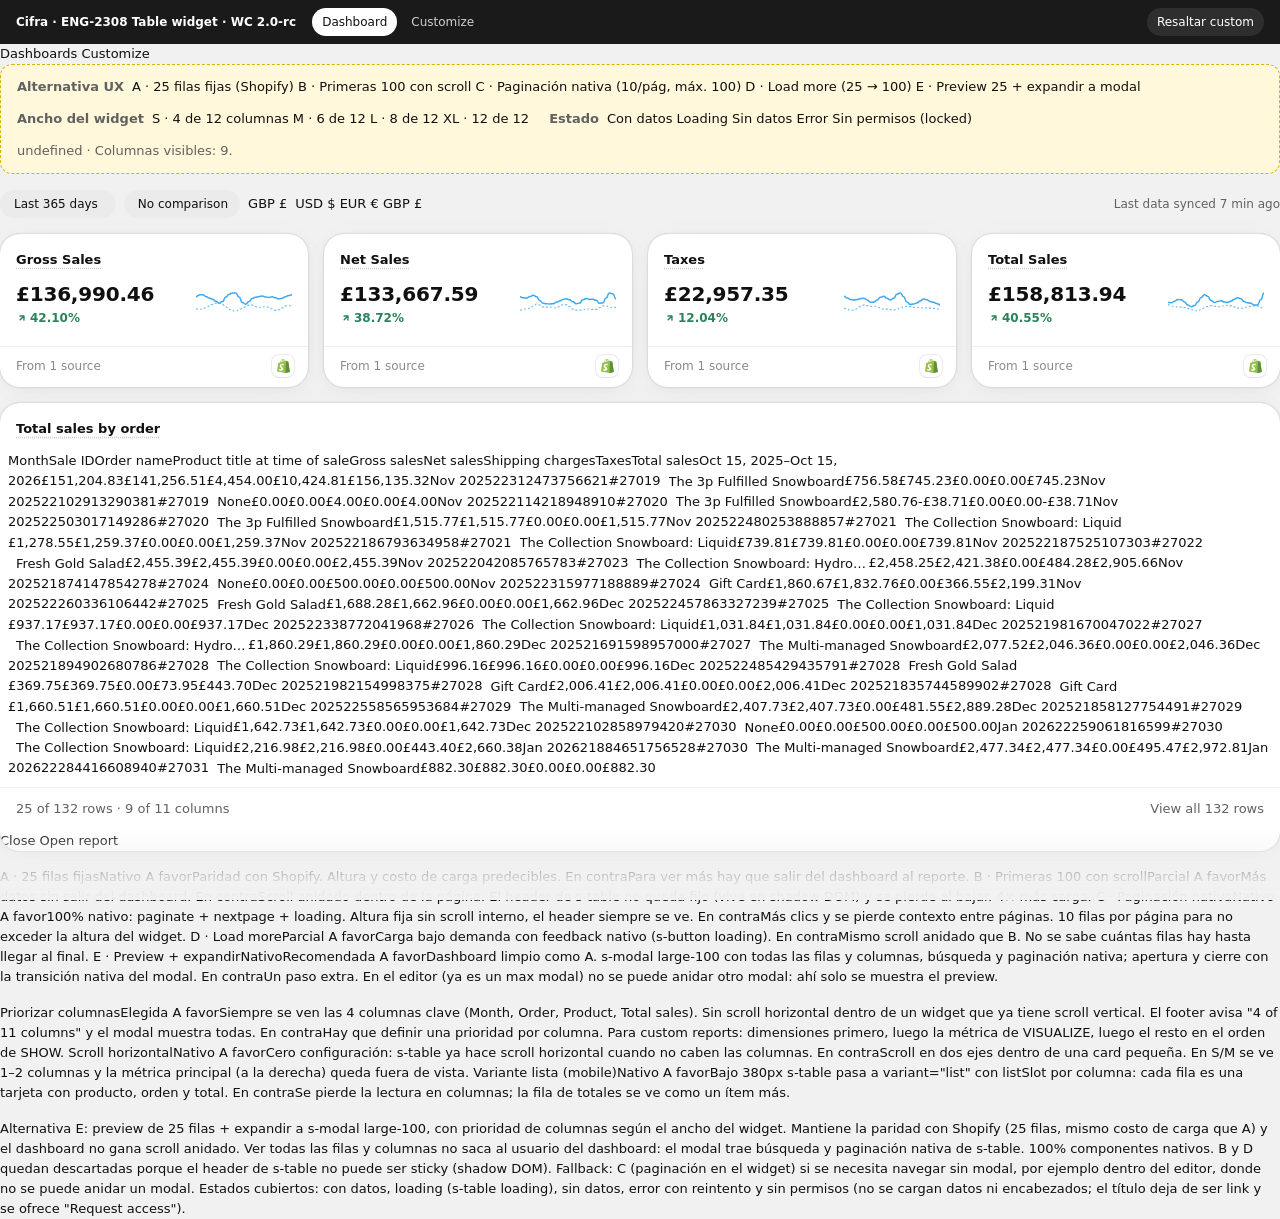
==== commit e2226cb4: "ENG-2308: estado sin permisos, columnas ocultas, reporte no-tabla y recomendación - Widget: estado "" ====
--- a/index.html
+++ b/index.html
@@ -55,6 +55,7 @@
           <s-option value="loading">Loading</s-option>
           <s-option value="empty">Sin datos</s-option>
           <s-option value="error">Error</s-option>
+          <s-option value="locked">Sin permisos (locked)</s-option>
         </s-select>
       </div>
       <span class="c-protocontrols__note" id="ctl-note"></span>
@@ -140,6 +141,47 @@
         </s-box>
       </s-grid>
     </s-section>
+
+    <!-- Columnas en widgets angostos -->
+    <s-section heading="Columnas cuando el widget es angosto">
+      <s-grid gridTemplateColumns="repeat(auto-fit, minmax(240px, 1fr))" gap="base">
+        <s-box padding="base" border="base" borderRadius="base" background="base">
+          <s-stack gap="small-200">
+            <s-stack direction="inline" gap="small-200" alignItems="center"><s-heading>Priorizar columnas</s-heading><s-badge tone="info">Elegida</s-badge></s-stack>
+            <s-text color="subdued">A favor</s-text><s-paragraph>Siempre se ven las 4 columnas clave (Month, Order, Product, Total sales). Sin scroll horizontal dentro de un widget que ya tiene scroll vertical. El footer avisa "4 of 11 columns" y el modal muestra todas.</s-paragraph>
+            <s-text color="subdued">En contra</s-text><s-paragraph>Hay que definir una prioridad por columna. Para custom reports: dimensiones primero, luego la métrica de VISUALIZE, luego el resto en el orden de SHOW.</s-paragraph>
+          </s-stack>
+        </s-box>
+        <s-box padding="base" border="base" borderRadius="base" background="base">
+          <s-stack gap="small-200">
+            <s-stack direction="inline" gap="small-200" alignItems="center"><s-heading>Scroll horizontal</s-heading><s-badge tone="success">Nativo</s-badge></s-stack>
+            <s-text color="subdued">A favor</s-text><s-paragraph>Cero configuración: s-table ya hace scroll horizontal cuando no caben las columnas.</s-paragraph>
+            <s-text color="subdued">En contra</s-text><s-paragraph>Scroll en dos ejes dentro de una card pequeña. En S/M se ve 1–2 columnas y la métrica principal (a la derecha) queda fuera de vista.</s-paragraph>
+          </s-stack>
+        </s-box>
+        <s-box padding="base" border="base" borderRadius="base" background="base">
+          <s-stack gap="small-200">
+            <s-stack direction="inline" gap="small-200" alignItems="center"><s-heading>Variante lista (mobile)</s-heading><s-badge tone="success">Nativo</s-badge></s-stack>
+            <s-text color="subdued">A favor</s-text><s-paragraph>Bajo 380px s-table pasa a variant="list" con listSlot por columna: cada fila es una tarjeta con producto, orden y total.</s-paragraph>
+            <s-text color="subdued">En contra</s-text><s-paragraph>Se pierde la lectura en columnas; la fila de totales se ve como un ítem más.</s-paragraph>
+          </s-stack>
+        </s-box>
+      </s-grid>
+    </s-section>
+
+    <!-- Recomendación final -->
+    <s-section heading="Recomendación">
+      <s-stack gap="base">
+        <s-paragraph><s-text fontWeight="bold">Alternativa E: preview de 25 filas + expandir a s-modal large-100</s-text>, con prioridad de columnas según el ancho del widget.</s-paragraph>
+        <s-unordered-list>
+          <s-list-item>Mantiene la paridad con Shopify (25 filas, mismo costo de carga que A) y el dashboard no gana scroll anidado.</s-list-item>
+          <s-list-item>Ver todas las filas y columnas no saca al usuario del dashboard: el modal trae búsqueda y paginación nativa de s-table.</s-list-item>
+          <s-list-item>100% componentes nativos. B y D quedan descartadas porque el header de s-table no puede ser sticky (shadow DOM).</s-list-item>
+          <s-list-item>Fallback: C (paginación en el widget) si se necesita navegar sin modal, por ejemplo dentro del editor, donde no se puede anidar un modal.</s-list-item>
+        </s-unordered-list>
+        <s-paragraph color="subdued">Estados cubiertos: con datos, loading (s-table loading), sin datos, error con reintento y sin permisos (no se cargan datos ni encabezados; el título deja de ser link y se ofrece "Request access").</s-paragraph>
+      </s-stack>
+    </s-section>
   </div>
 </s-page>
 
@@ -160,7 +202,7 @@
   const updateNote = () => { note.textContent = NOTES[document.getElementById('ctl-mode').value] + ` · Columnas visibles: ${widget.columnsVisible()}.`; };
 
   document.getElementById('ctl-mode').addEventListener('change', (e) => { widget.setMode(e.target.value); updateNote(); });
-  document.getElementById('ctl-state').addEventListener('change', (e) => widget.setState(e.target.value));
+  document.getElementById('ctl-state').addEventListener('change', (e) => { widget.setState(e.target.value); updateNote(); });
   document.getElementById('ctl-size').addEventListener('change', (e) => {
     const span = +e.target.value;
     host.style.setProperty('--span', span);
--- a/shared/table-widget.css
+++ b/shared/table-widget.css
@@ -22,6 +22,8 @@
 .c-tw[data-compact] .c-tw__product { max-width: 128px; }
 .c-tw__ellipsis { overflow: hidden; text-overflow: ellipsis; white-space: nowrap; min-width: 0; }
 .c-tw .c-chart-empty { min-height: 240px; }
+.c-tw__locked { display: flex; align-items: center; justify-content: center; min-height: 240px; padding: 16px; text-align: center; }
+.c-tw__locked s-paragraph { max-width: 360px; }
 
 /* Grid de dashboard (12 columnas) */
 .c-dash-grid { display: grid; grid-template-columns: repeat(12, minmax(0, 1fr)); gap: 16px; align-items: start; }
